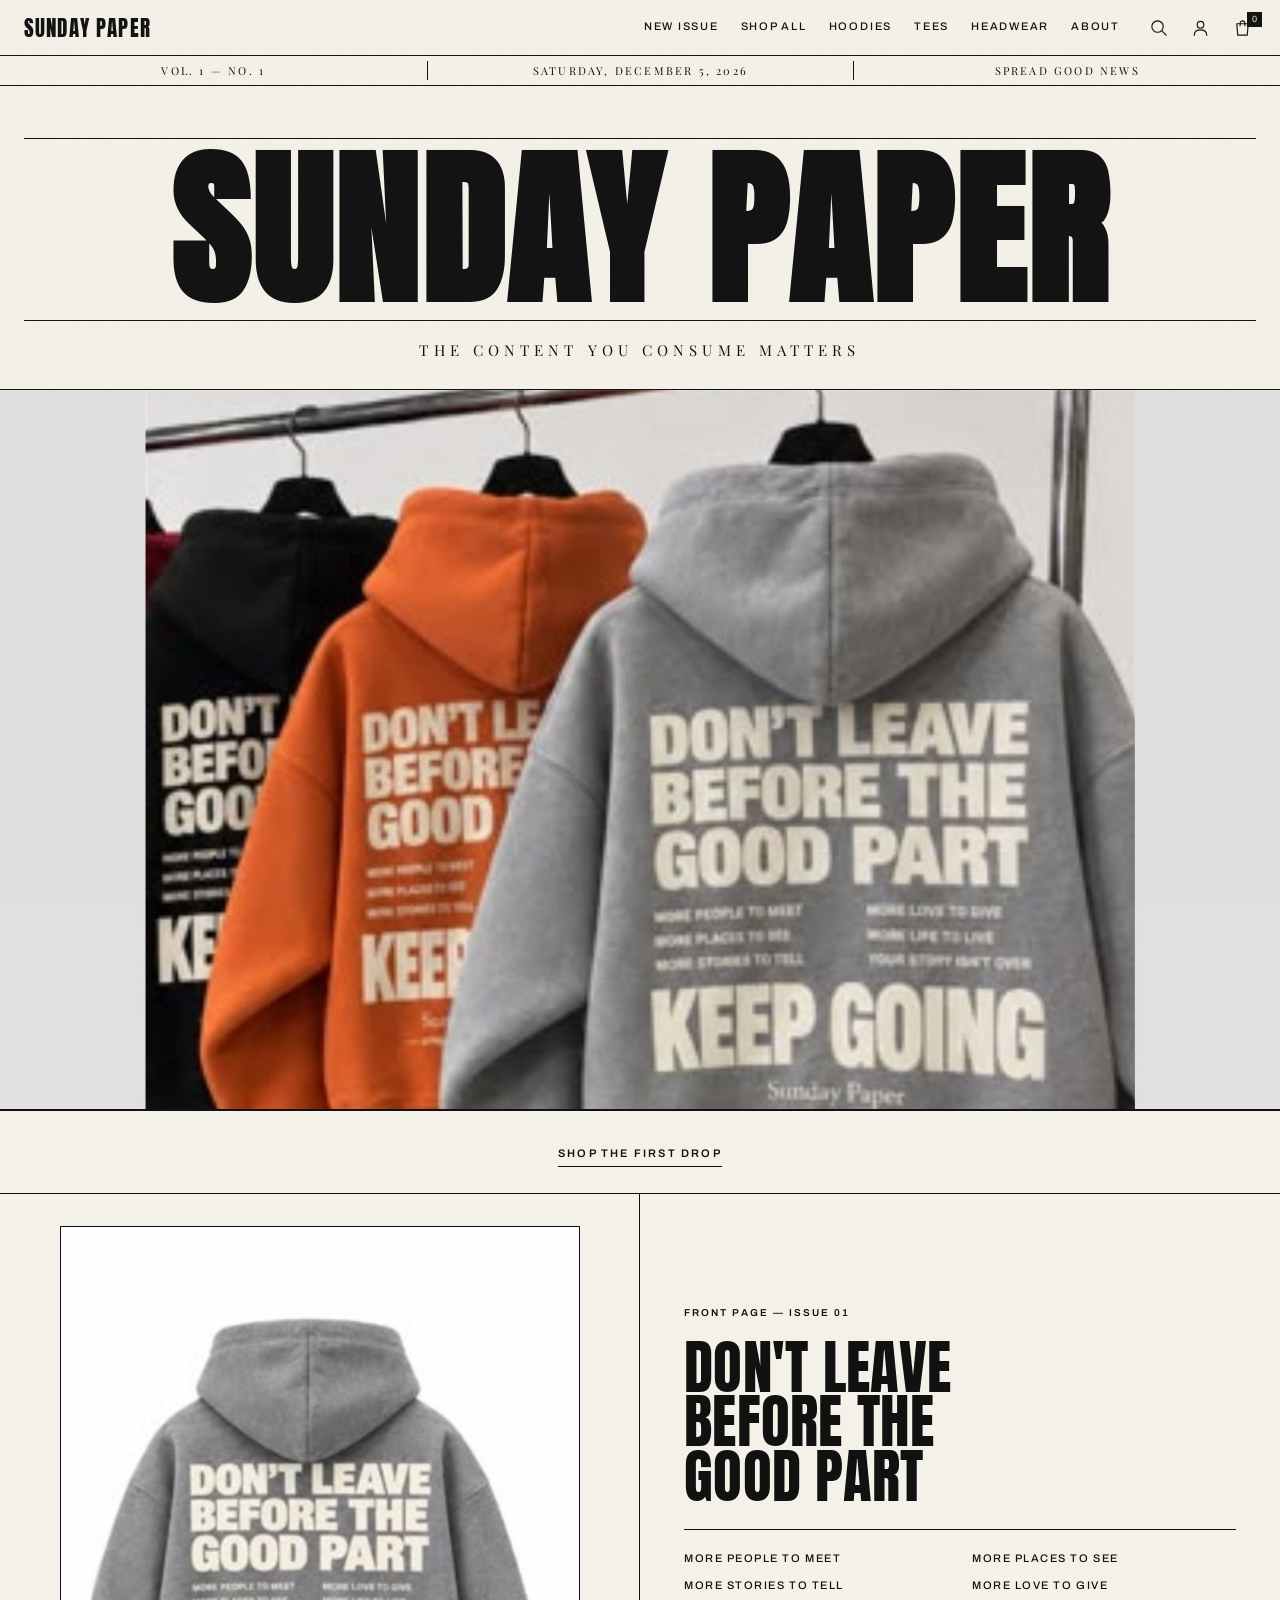
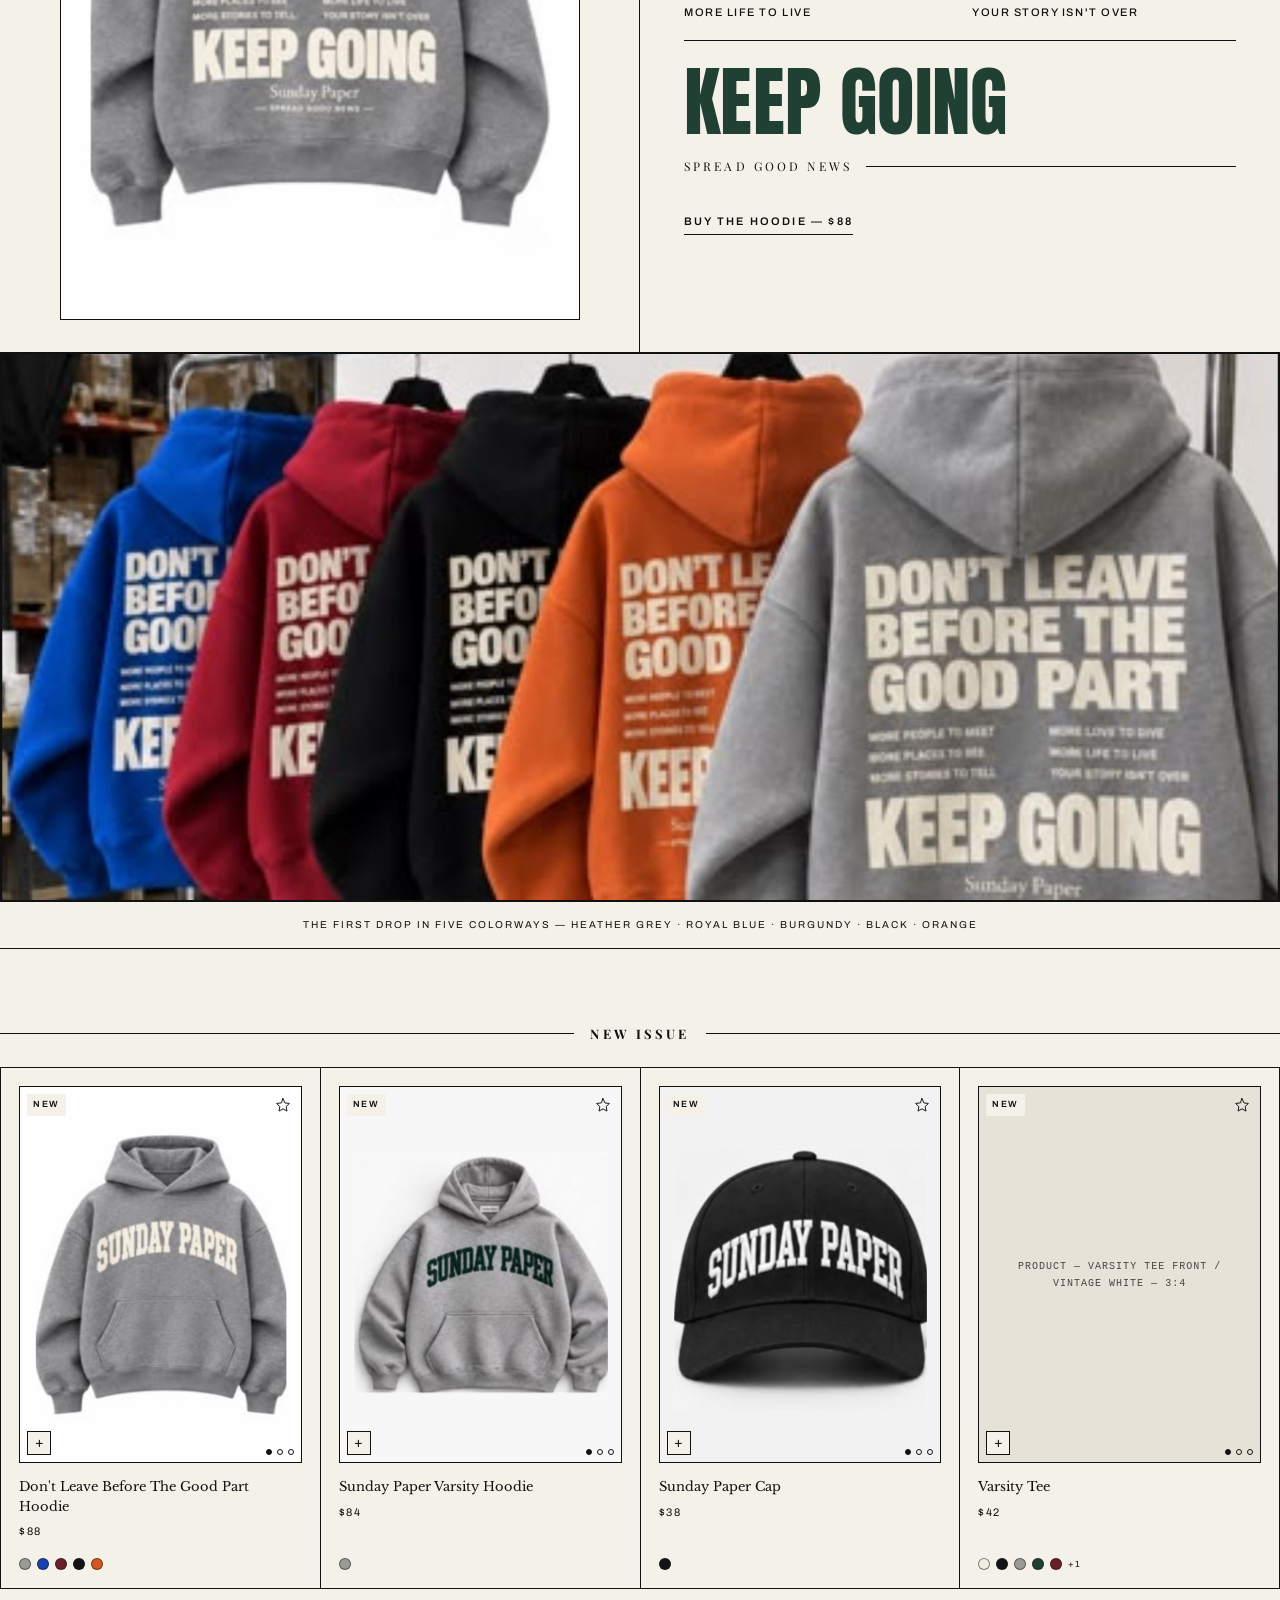
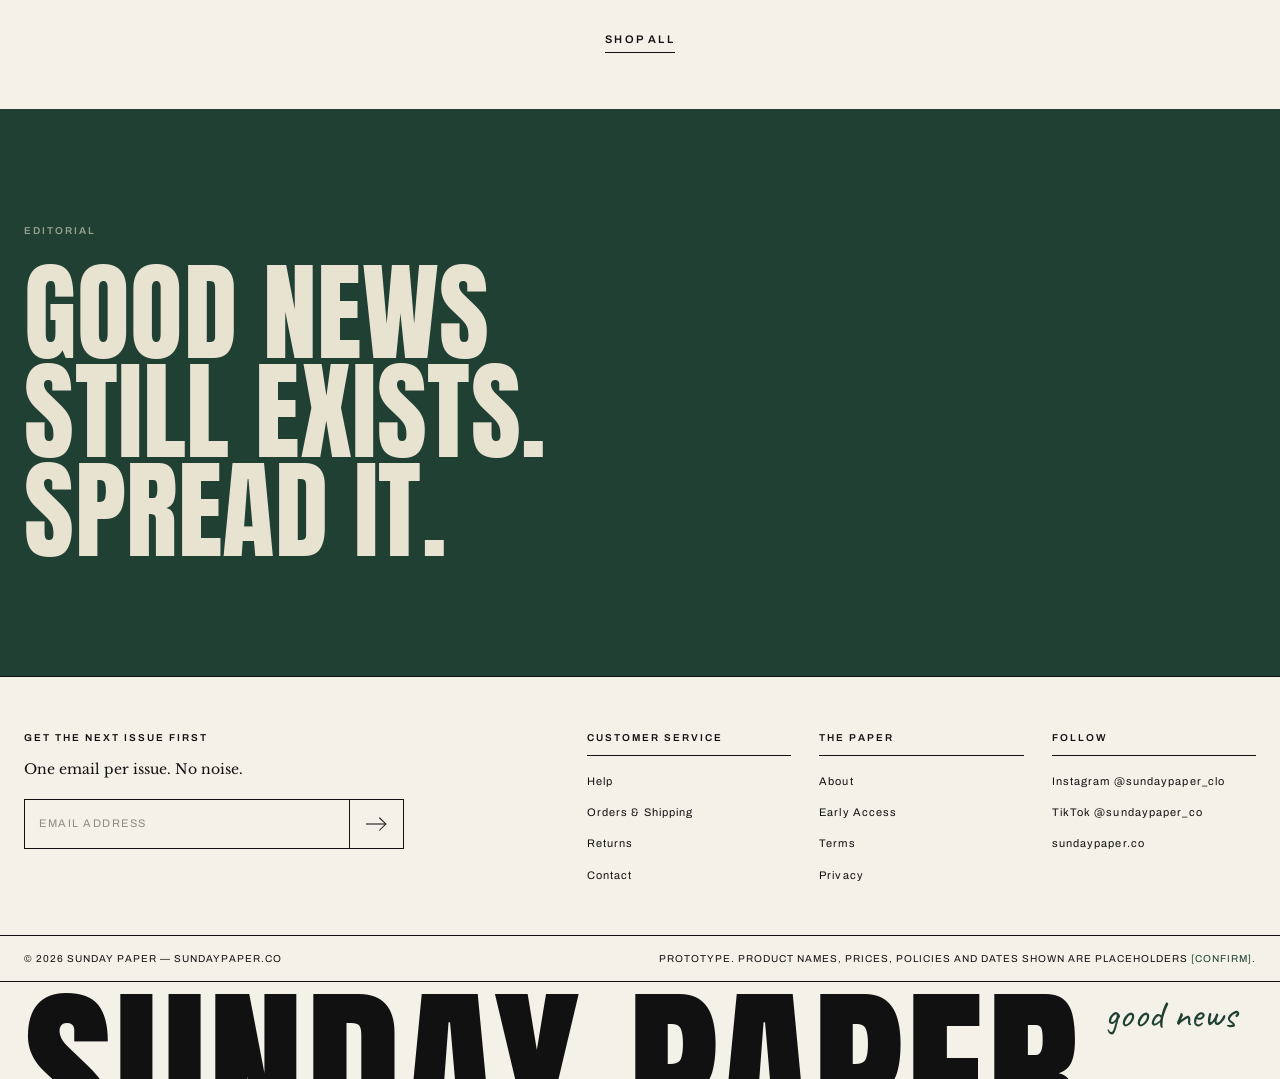
==== index.html @ 2617ee7b "Preview build: site files only (no lead notes, no brief, no source originals)" ====
<!DOCTYPE html>
<html lang="en">
<head>
<meta charset="utf-8">
<meta name="viewport" content="width=device-width, initial-scale=1">
<title>Sunday Paper — The content you consume matters</title>
<meta name="description" content="Sunday Paper. A clothing label that prints good news. The content you consume matters.">
<meta name="robots" content="noindex, nofollow">
<link rel="preconnect" href="https://fonts.googleapis.com">
<link rel="preconnect" href="https://fonts.gstatic.com" crossorigin>
<link href="https://fonts.googleapis.com/css2?family=Anton&family=Archivo:wght@400;500;600&family=Caveat:wght@400;500&family=Libre+Baskerville:ital,wght@0,400;0,700;1,400&family=Playfair+Display:ital,wght@0,400;0,700;0,900;1,400&display=swap" rel="stylesheet">
<link rel="stylesheet" href="styles.css">
</head>
<body data-page="store">

<a class="skip-link" href="#view">Skip to content</a>

<!-- ============================ HEADER ============================ -->
<header class="bar" id="siteHeader">
  <div class="bar__inner">
    <a class="lockup" href="#/" aria-label="Sunday Paper — front page">
      <!-- Fixed-height lockup: swap this span for <img src="assets/logo.svg" alt="Sunday Paper"> -->
      <span class="lockup__type">Sunday Paper</span>
    </a>

    <nav class="nav" id="primaryNav" aria-label="Primary">
      <a href="#/shop/new">New Issue</a>
      <a href="#/shop">Shop All</a>
      <a href="#/shop/hoodies">Hoodies</a>
      <a href="#/shop/tees">Tees</a>
      <a href="#/shop/headwear">Headwear</a>
      <a href="#/about">About</a>
    </nav>

    <div class="utility">
      <button class="icon-btn" id="searchToggle" aria-label="Search" aria-expanded="false">
        <svg viewBox="0 0 20 20" aria-hidden="true"><circle cx="9" cy="9" r="6"></circle><line x1="13.5" y1="13.5" x2="18" y2="18"></line></svg>
      </button>
      <button class="icon-btn" id="accountToggle" aria-label="Account" aria-expanded="false">
        <svg viewBox="0 0 20 20" aria-hidden="true"><circle cx="10" cy="7" r="3.5"></circle><path d="M3.5 18c0-3.6 2.9-5.5 6.5-5.5s6.5 1.9 6.5 5.5"></path></svg>
      </button>
      <button class="icon-btn icon-btn--cart" id="cartToggle" aria-label="Bag" aria-expanded="false">
        <svg viewBox="0 0 20 20" aria-hidden="true"><path d="M4 6h12l-1 12H5L4 6z"></path><path d="M7.5 8V5.5a2.5 2.5 0 0 1 5 0V8"></path></svg>
        <span class="cart-count" id="cartCount" aria-hidden="true">0</span>
      </button>
      <button class="icon-btn icon-btn--menu" id="menuToggle" aria-label="Menu" aria-expanded="false">
        <svg viewBox="0 0 20 20" aria-hidden="true"><line x1="2" y1="6" x2="18" y2="6"></line><line x1="2" y1="14" x2="18" y2="14"></line></svg>
      </button>
    </div>
  </div>
</header>

<!-- ============================ DATELINE ============================ -->
<div class="dateline" id="dateline">
  <span class="dateline__cell">Vol. 1 — No. 1</span>
  <span class="dateline__cell" id="datelineDate">&nbsp;</span>
  <span class="dateline__cell">Spread Good News</span>
</div>

<!-- mobile nav panel -->
<nav class="mobile-nav" id="mobileNav" aria-label="Mobile" hidden>
  <a href="#/shop/new">New Issue</a>
  <a href="#/shop">Shop All</a>
  <a href="#/shop/hoodies">Hoodies</a>
  <a href="#/shop/tees">Tees</a>
  <a href="#/shop/headwear">Headwear</a>
  <a href="#/about">About</a>
  <a href="locked.html">Early Access</a>
</nav>

<!-- ============================ VIEW ============================ -->
<main id="view" tabindex="-1"></main>

<!-- ============================ FOOTER ============================ -->
<footer class="footer">
  <div class="footer__top">
    <div class="footer__signup">
      <p class="kicker">Get the next issue first</p>
      <p class="footer__note">One email per issue. No noise.</p>
      <form class="inline-form" id="newsletterForm" novalidate>
        <label class="visually-hidden" for="newsletterEmail">Email address</label>
        <input type="email" id="newsletterEmail" name="email" placeholder="EMAIL ADDRESS" autocomplete="email" required>
        <button type="submit" aria-label="Subscribe">
          <svg viewBox="0 0 24 16" aria-hidden="true"><line x1="0" y1="8" x2="22" y2="8"></line><polyline points="15,1 22,8 15,15"></polyline></svg>
        </button>
      </form>
      <p class="form-msg" id="newsletterMsg" role="status"></p>
    </div>

    <div class="footer__cols">
      <div class="footer__col">
        <p class="kicker">Customer Service</p>
        <a href="#/info/help">Help</a>
        <a href="#/info/shipping">Orders &amp; Shipping</a>
        <a href="#/info/returns">Returns</a>
        <a href="#/info/contact">Contact</a>
      </div>
      <div class="footer__col">
        <p class="kicker">The Paper</p>
        <a href="#/about">About</a>
        <a href="locked.html">Early Access</a>
        <a href="#/info/terms">Terms</a>
        <a href="#/info/privacy">Privacy</a>
      </div>
      <div class="footer__col">
        <p class="kicker">Follow</p>
        <a href="https://instagram.com/sundaypaper_clo" target="_blank" rel="noopener">Instagram @sundaypaper_clo</a>
        <a href="https://tiktok.com/@sundaypaper_co" target="_blank" rel="noopener">TikTok @sundaypaper_co</a>
        <a href="#/info/contact">sundaypaper.co</a>
      </div>
    </div>
  </div>

  <div class="footer__legal">
    <span>© <span id="yearNow">2026</span> Sunday Paper — sundaypaper.co</span>
    <span>Prototype. Product names, prices, policies and dates shown are placeholders <em>[confirm]</em>.</span>
  </div>

  <div class="footer__mark" aria-hidden="true">
    <span class="footer__wordmark">Sunday Paper</span>
    <span class="script footer__script">good news</span>
  </div>
</footer>

<!-- ============================ CART DRAWER ============================ -->
<aside class="drawer" id="cartDrawer" aria-label="Bag" aria-hidden="true">
  <div class="drawer__head">
    <p class="kicker">Your Bag (<span id="drawerCount">0</span>)</p>
    <button class="text-btn" id="cartClose" aria-label="Close bag">Close</button>
  </div>
  <div class="drawer__body" id="cartItems"></div>
  <div class="drawer__foot">
    <div class="drawer__row"><span class="label">Subtotal</span><span class="label" id="cartSubtotal">$0</span></div>
    <p class="drawer__note">Shipping and tax calculated at checkout. Free shipping over $100 <em>[confirm]</em>.</p>
    <button class="btn btn--solid" id="checkoutBtn">Checkout</button>
    <p class="script drawer__script">good news</p>
  </div>
</aside>

<!-- ============================ SEARCH ============================ -->
<div class="overlay" id="searchOverlay" aria-hidden="true">
  <div class="overlay__inner">
    <div class="overlay__head">
      <p class="kicker">Search the archive</p>
      <button class="text-btn" id="searchClose" aria-label="Close search">Close</button>
    </div>
    <label class="visually-hidden" for="searchInput">Search products</label>
    <input type="search" id="searchInput" placeholder="WHAT ARE YOU LOOKING FOR?" autocomplete="off">
    <div id="searchResults" class="search-results"></div>
  </div>
</div>

<!-- ============================ ACCOUNT ============================ -->
<div class="overlay overlay--narrow" id="accountPanel" aria-hidden="true">
  <div class="overlay__inner">
    <div class="overlay__head">
      <p class="kicker">Account</p>
      <button class="text-btn" id="accountClose" aria-label="Close account">Close</button>
    </div>
    <p class="overlay__note" style="margin:0 0 14px">No password. Enter your email and a six-digit code is sent to you.</p>
    <form id="accountForm" class="stack-form" novalidate>
      <label class="visually-hidden" for="accountEmail">Email address</label>
      <input type="email" id="accountEmail" placeholder="EMAIL ADDRESS" autocomplete="email" required>
      <button class="btn btn--solid" type="submit">Email me a code</button>
    </form>
    <p class="form-msg" id="accountMsg" role="status"></p>
    <p class="overlay__note">You do not need an account to order — checkout works as a guest. Accounts are for order history and returns. <em>[confirm: handled by the store platform at launch]</em></p>
  </div>
</div>

<div class="scrim" id="scrim" hidden></div>

<script src="script.js"></script>
</body>
</html>
---- styles.css ----
/* ============================================================
   SUNDAY PAPER — storefront prototype
   Newsprint ground, hairline rules, no gradients / shadows / radii.
   ============================================================ */

/* ---------- tokens ---------- */
:root{
  --paper:#f4f1e8;
  --ink:#111111;
  --cream:#e8e2d0;
  --grey:#9a9a97;
  --forest:#1f4033;
  --slot:#e6e2d8;

  --rule:1px solid var(--ink);
  --rule-soft:1px solid rgba(17,17,17,.22);

  --font-block:'Anton','Haettenschweiler','Arial Narrow',Impact,sans-serif;
  --font-news:'Playfair Display','Times New Roman',serif;
  --font-body:'Libre Baskerville','Georgia',serif;
  --font-label:'Archivo','Helvetica Neue',Arial,sans-serif;
  --font-script:'Caveat','Segoe Script',cursive;
  --font-mono:ui-monospace,'SFMono-Regular',Menlo,Consolas,'Courier New',monospace;

  --header-h:56px;
  --dateline-h:30px;
  --gut:24px;
  --maxw:1360px;
  --fade:140ms linear;
}

/* ---------- reset ---------- */
*,*::before,*::after{box-sizing:border-box}
html{-webkit-text-size-adjust:100%}
body{
  margin:0;
  background:var(--paper);
  color:var(--ink);
  font-family:var(--font-body);
  font-size:16px;
  line-height:1.75;
  -webkit-font-smoothing:antialiased;
}
img{max-width:100%;display:block}
button{font:inherit;color:inherit;background:none;border:0;padding:0;cursor:pointer}
input{font:inherit;color:inherit}
a{color:inherit;text-decoration:none}
h1,h2,h3,h4,p,figure,ul,ol{margin:0}
ul{list-style:none;padding:0}
svg{fill:none;stroke:currentColor;stroke-width:1.2;stroke-linecap:square}

/* paper grain — stays under 4% */
body::after{
  content:"";position:fixed;inset:0;z-index:60;pointer-events:none;opacity:.035;
  background-image:url("data:image/svg+xml,%3Csvg xmlns='http://www.w3.org/2000/svg' width='160' height='160'%3E%3Cfilter id='n'%3E%3CfeTurbulence type='fractalNoise' baseFrequency='.85' numOctaves='3'/%3E%3C/filter%3E%3Crect width='160' height='160' filter='url(%23n)'/%3E%3C/svg%3E");
}

::selection{background:var(--ink);color:var(--cream)}
:focus-visible{outline:2px solid var(--forest);outline-offset:2px}

.visually-hidden{position:absolute;width:1px;height:1px;overflow:hidden;clip:rect(0 0 0 0);white-space:nowrap}
.skip-link{position:absolute;left:-9999px;top:0;background:var(--ink);color:var(--cream);padding:10px 16px;z-index:100}
.skip-link:focus{left:0}

/* ---------- type utilities ---------- */
.kicker{
  font-family:var(--font-label);font-size:10px;font-weight:600;
  letter-spacing:.2em;text-transform:uppercase;line-height:1.4;margin:0;
}
.label{
  font-family:var(--font-label);font-size:11px;font-weight:500;
  letter-spacing:.14em;text-transform:uppercase;line-height:1.5;
}
.script{font-family:var(--font-script);font-size:26px;line-height:1;letter-spacing:.01em}
.block-head{
  font-family:var(--font-block);font-weight:400;text-transform:uppercase;
  line-height:.92;letter-spacing:.005em;
}
.news-head{
  font-family:var(--font-news);font-weight:900;text-transform:uppercase;
  line-height:1.02;letter-spacing:-.01em;
}
.dateline-text{
  font-family:var(--font-news);font-size:12px;letter-spacing:.14em;
  text-transform:uppercase;font-style:italic;
}
.measure{max-width:65ch}

/* ---------- shell ---------- */
.wrap{max-width:var(--maxw);margin:0 auto;padding:0 var(--gut)}
.rule-top{border-top:var(--rule)}
.section{padding:56px 0}

/* section front: rule, small caps label, rule */
.section-front{display:flex;align-items:center;gap:16px;padding:18px 0 22px}
.section-front::before,.section-front::after{content:"";flex:1;height:1px;background:var(--ink)}
.section-front span{
  font-family:var(--font-news);font-size:13px;letter-spacing:.24em;
  text-transform:uppercase;font-weight:700;white-space:nowrap;
}

/* ---------- header ---------- */
.bar{
  position:sticky;top:0;z-index:50;background:var(--paper);
  border-bottom:var(--rule);height:var(--header-h);
}
.bar__inner{
  max-width:var(--maxw);margin:0 auto;padding:0 var(--gut);height:100%;
  display:flex;align-items:center;justify-content:space-between;gap:24px;
}
.lockup{display:flex;align-items:center;height:22px;flex:0 0 auto}
.lockup__type{
  font-family:var(--font-block);font-size:21px;line-height:22px;
  text-transform:uppercase;letter-spacing:.055em;white-space:nowrap;
}
.nav{display:flex;gap:22px;margin-left:auto}
.nav a{
  font-family:var(--font-label);font-size:11px;font-weight:500;letter-spacing:.16em;
  text-transform:uppercase;padding:4px 0;border-bottom:1px solid transparent;
  transition:color var(--fade),border-color var(--fade);
}
.nav a:hover,.nav a.is-active{color:var(--forest);border-bottom-color:var(--forest)}
.utility{display:flex;align-items:center;gap:14px}
.icon-btn{width:28px;height:28px;display:grid;place-items:center;position:relative;transition:color var(--fade)}
.icon-btn:hover{color:var(--forest)}
.icon-btn svg{width:19px;height:19px}
.icon-btn--menu{display:none}
.cart-count{
  position:absolute;top:-2px;right:-6px;min-width:15px;height:15px;padding:0 3px;
  background:var(--ink);color:var(--cream);font-family:var(--font-label);
  font-size:9px;letter-spacing:.04em;display:grid;place-items:center;
}

/* ---------- dateline ---------- */
.dateline{
  position:sticky;top:var(--header-h);z-index:49;background:var(--paper);
  border-bottom:var(--rule);height:var(--dateline-h);
  display:grid;grid-template-columns:1fr 1fr 1fr;align-items:center;
}
.dateline__cell{
  font-family:var(--font-news);font-size:11px;letter-spacing:.2em;
  text-transform:uppercase;text-align:center;font-variant:small-caps;
  padding:0 8px;overflow:hidden;white-space:nowrap;text-overflow:ellipsis;
}
.dateline__cell + .dateline__cell{border-left:var(--rule)}

/* ---------- mobile nav ---------- */
.mobile-nav{
  position:fixed;top:calc(var(--header-h) + var(--dateline-h));left:0;right:0;z-index:48;
  background:var(--paper);border-bottom:var(--rule);padding:8px var(--gut) 20px;
}
.mobile-nav a{
  display:block;padding:12px 0;border-bottom:var(--rule-soft);
  font-family:var(--font-label);font-size:13px;letter-spacing:.16em;text-transform:uppercase;
}

/* ---------- image placeholders ---------- */
.image-slot{
  position:relative;width:100%;background:var(--slot);
  aspect-ratio:var(--ratio,3 / 4);display:flex;align-items:center;justify-content:center;
  overflow:hidden;
}
.image-slot::after{content:"";position:absolute;inset:0;border:var(--rule);pointer-events:none}
.image-slot__cap{
  font-family:var(--font-mono);font-size:10px;letter-spacing:.1em;text-transform:uppercase;
  text-align:center;line-height:1.7;padding:0 14px;max-width:92%;color:rgba(17,17,17,.75);
}
.image-slot img{width:100%;height:100%;object-fit:cover}

/* ---------- buttons & links ---------- */
.btn{
  display:block;width:100%;text-align:center;padding:16px 20px;border:var(--rule);
  font-family:var(--font-label);font-size:11px;font-weight:600;letter-spacing:.2em;
  text-transform:uppercase;transition:background var(--fade),color var(--fade);
}
.btn--solid{background:var(--ink);color:var(--cream);border-color:var(--ink)}
.btn--solid:hover{background:var(--forest);border-color:var(--forest)}
.btn--ghost:hover{background:var(--ink);color:var(--cream)}
.btn[disabled]{opacity:.45;cursor:not-allowed}
.text-link{
  font-family:var(--font-label);font-size:11px;font-weight:600;letter-spacing:.2em;
  text-transform:uppercase;border-bottom:var(--rule);padding-bottom:3px;display:inline-block;
  transition:color var(--fade),border-color var(--fade);
}
.text-link:hover{color:var(--forest);border-bottom-color:var(--forest)}
.text-btn{
  font-family:var(--font-label);font-size:10px;font-weight:600;letter-spacing:.18em;
  text-transform:uppercase;border-bottom:var(--rule);padding-bottom:2px;
}
.text-btn:hover{color:var(--forest);border-bottom-color:var(--forest)}

/* ---------- forms ---------- */
input[type=email],input[type=text],input[type=tel],input[type=password],input[type=search]{
  width:100%;padding:14px 14px;background:transparent;border:var(--rule);border-radius:0;
  font-family:var(--font-label);font-size:11px;letter-spacing:.14em;text-transform:uppercase;
}
input::placeholder{color:rgba(17,17,17,.45)}
input.is-error{border-color:#8a2318;color:#8a2318}
.stack-form{display:grid;gap:10px}
.inline-form{display:flex;border:var(--rule);max-width:380px}
.inline-form input{border:0;flex:1}
.inline-form button{
  width:54px;display:grid;place-items:center;border-left:var(--rule);
  transition:background var(--fade),color var(--fade);
}
.inline-form button:hover{background:var(--ink);color:var(--cream)}
.inline-form button svg{width:22px;height:14px}
.form-msg{
  min-height:24px;margin-top:10px;font-family:var(--font-label);font-size:11px;
  letter-spacing:.12em;text-transform:uppercase;
}
.form-msg--err{color:#8a2318}
.form-msg--ok{display:flex;align-items:baseline;gap:10px;text-transform:none;letter-spacing:0;font-family:var(--font-body);font-size:14px}
.form-msg--ok .script{font-size:28px;color:var(--forest)}

/* ============================================================
   HOME
   ============================================================ */
.masthead{padding:52px 0 26px;text-align:center;border-bottom:var(--rule)}
.masthead__rule{height:1px;background:var(--ink);margin:0 auto}
.masthead__word{
  font-family:var(--font-block);font-size:clamp(46px,13.2vw,188px);line-height:.88;
  text-transform:uppercase;letter-spacing:.015em;padding:18px 0 14px;white-space:nowrap;
}
.masthead__tag{
  font-family:var(--font-news);font-size:clamp(11px,1.5vw,15px);letter-spacing:.34em;
  text-transform:uppercase;font-variant:small-caps;padding-top:16px;
}
.campaign{border-bottom:var(--rule)}
.campaign .image-slot::after{border-left:0;border-right:0;border-top:0}
.campaign__link{text-align:center;padding:26px 0;border-bottom:var(--rule)}

/* lead story */
.lead{display:grid;grid-template-columns:minmax(0,1fr) minmax(0,1fr);border-bottom:var(--rule)}
.lead__media{border-right:var(--rule);padding:32px;display:flex;align-items:center;justify-content:center}
.lead__media .image-slot{max-width:520px}
.lead__body{padding:40px 44px 44px;display:flex;flex-direction:column;justify-content:center}
.lead__kicker{margin-bottom:20px}
.lead__head{font-size:clamp(34px,4.6vw,66px);margin-bottom:26px}
.lead__list{
  display:grid;grid-template-columns:1fr 1fr;gap:6px 24px;
  border-top:var(--rule);border-bottom:var(--rule);padding:18px 0;margin-bottom:26px;
}
.lead__list li{
  font-family:var(--font-label);font-size:11px;font-weight:500;letter-spacing:.14em;
  text-transform:uppercase;line-height:1.9;
}
.lead__keep{font-size:clamp(40px,6vw,84px);color:var(--forest);margin-bottom:18px}
.lead__signoff{
  display:flex;align-items:center;gap:14px;
  font-family:var(--font-news);font-size:12px;letter-spacing:.26em;text-transform:uppercase;
  padding-bottom:28px;
}
.lead__signoff::after{content:"";flex:1;height:1px;background:var(--ink)}

/* colorway rack */
.rack{border-bottom:var(--rule);padding:0}
.rack__cap{
  text-align:center;padding:14px 16px;border-top:var(--rule);
  font-family:var(--font-label);font-size:10px;letter-spacing:.2em;text-transform:uppercase;
}

/* editorial band */
.editorial{background:var(--forest);color:var(--cream);padding:clamp(56px,9vw,120px) 0}
.editorial__inner{max-width:var(--maxw);margin:0 auto;padding:0 var(--gut)}
.editorial__kicker{opacity:.6;margin-bottom:26px}
.editorial__head{font-size:clamp(40px,8.4vw,132px)}

/* ============================================================
   PRODUCT GRID
   ============================================================ */
.filter-bar{
  position:sticky;top:calc(var(--header-h) + var(--dateline-h));z-index:45;
  background:var(--paper);border-bottom:var(--rule);
}
.filter-bar__inner{
  max-width:var(--maxw);margin:0 auto;padding:12px var(--gut);
  display:flex;align-items:center;gap:22px;
}
.filter-bar__count{margin-left:auto}
.dropdown{position:relative}
.dropdown__btn{
  font-family:var(--font-label);font-size:11px;font-weight:600;letter-spacing:.18em;
  text-transform:uppercase;display:flex;align-items:center;gap:8px;
}
.dropdown__btn:hover{color:var(--forest)}
.dropdown__btn svg{width:9px;height:9px}
.dropdown__panel{
  position:absolute;top:calc(100% + 12px);left:0;min-width:230px;background:var(--paper);
  border:var(--rule);padding:16px;z-index:46;
}
.dropdown__panel[hidden]{display:none}
.dropdown__group + .dropdown__group{margin-top:16px;padding-top:16px;border-top:var(--rule-soft)}
.dropdown__opt{
  display:flex;align-items:center;gap:10px;padding:5px 0;width:100%;text-align:left;
  font-family:var(--font-label);font-size:11px;letter-spacing:.12em;text-transform:uppercase;
}
.dropdown__opt:hover{color:var(--forest)}
.dropdown__box{width:11px;height:11px;border:var(--rule);flex:0 0 auto}
.dropdown__opt[aria-checked=true] .dropdown__box{background:var(--ink)}
.dropdown__clear{margin-top:14px;padding-top:14px;border-top:var(--rule-soft)}

.grid{
  display:grid;grid-template-columns:repeat(4,minmax(0,1fr));
  border-top:var(--rule);border-left:var(--rule);
}
.grid--4{grid-template-columns:repeat(4,minmax(0,1fr))}
.tile{
  border-right:var(--rule);border-bottom:var(--rule);padding:18px;
  display:flex;flex-direction:column;min-width:0;
}
.tile__media{position:relative;margin-bottom:14px}
.tile__media .image-slot{aspect-ratio:3 / 4}
.tile__flag{
  position:absolute;top:8px;left:8px;z-index:2;background:var(--paper);padding:3px 6px;
  font-family:var(--font-label);font-size:9px;font-weight:600;letter-spacing:.18em;text-transform:uppercase;
}
.tile__flag--sale{background:var(--forest);color:var(--cream)}
.tile__star{position:absolute;top:8px;right:8px;z-index:2;width:22px;height:22px;display:grid;place-items:center}
.tile__star svg{width:16px;height:16px;fill:none;transition:fill var(--fade)}
.tile__star[aria-pressed=true] svg{fill:var(--ink)}
.tile__add{
  position:absolute;left:8px;bottom:8px;z-index:2;width:24px;height:24px;
  border:var(--rule);background:var(--paper);display:grid;place-items:center;
  font-family:var(--font-label);font-size:14px;line-height:1;
  transition:background var(--fade),color var(--fade);
}
.tile__add:hover{background:var(--ink);color:var(--cream)}
.tile__dots{position:absolute;right:8px;bottom:8px;z-index:2;display:flex;gap:5px}
.tile__dot{width:6px;height:6px;border-radius:50%;border:1px solid var(--ink);background:transparent;padding:0}
.tile__dot.is-on{background:var(--ink)}
.tile--filler{padding:0}
.tile__name{
  display:block;font-family:var(--font-body);font-size:13px;line-height:1.5;margin-bottom:6px;
}
.tile__name:hover{color:var(--forest)}
.tile__price{font-family:var(--font-label);font-size:11px;letter-spacing:.14em;margin-bottom:10px}
.tile__swatches{display:flex;gap:6px;align-items:center;margin-top:auto;padding-top:6px}
.swatch{
  width:12px;height:12px;border-radius:50%;border:1px solid rgba(17,17,17,.5);display:block;padding:0;
}
.swatch--more{
  width:auto;height:12px;border:0;border-radius:0;font-family:var(--font-label);
  font-size:9px;letter-spacing:.08em;line-height:12px;
}
.grid-empty{padding:60px var(--gut);text-align:center}

.collection-head{padding:38px 0 6px}
.collection-head h1{font-size:clamp(32px,5vw,58px)}
.collection-head p{margin-top:12px;font-size:15px}

/* ============================================================
   PRODUCT DETAIL
   ============================================================ */
.pdp{display:grid;grid-template-columns:minmax(0,1.1fr) minmax(0,1fr);border-top:var(--rule)}
.pdp__media{border-right:var(--rule);padding:24px}
.pdp__media .image-slot{max-width:640px;margin-inline:auto}
.pdp__media > * + *{margin-top:24px}
.pdp__panel-wrap{padding:36px 40px 48px}
.pdp__panel{position:sticky;top:calc(var(--header-h) + var(--dateline-h) + 28px)}
.pdp__kicker{margin-bottom:16px}
.pdp__name{font-family:var(--font-news);font-size:clamp(26px,2.6vw,38px);font-weight:700;line-height:1.12}
.pdp__price{font-family:var(--font-label);font-size:13px;letter-spacing:.16em;margin:14px 0 26px}
.pdp__block{margin-bottom:24px}
.pdp__block-label{display:flex;justify-content:space-between;align-items:baseline;margin-bottom:12px}
.pdp__swatches{display:flex;gap:10px;flex-wrap:wrap}
.pdp__swatch{width:22px;height:22px;border-radius:50%;border:1px solid rgba(17,17,17,.45);padding:0;position:relative}
.pdp__swatch[aria-pressed=true]{box-shadow:0 0 0 1px var(--paper) inset,0 0 0 2px var(--ink)}
.pdp__sizes{display:grid;grid-template-columns:repeat(6,1fr);gap:8px}
.pdp__sizes--single{grid-template-columns:1fr}
.pdp__size{
  border:var(--rule);padding:12px 0;font-family:var(--font-label);font-size:11px;
  letter-spacing:.12em;text-transform:uppercase;transition:background var(--fade),color var(--fade);
}
.pdp__size:hover{background:var(--ink);color:var(--cream)}
.pdp__size[aria-pressed=true]{background:var(--ink);color:var(--cream)}
.pdp__size[disabled]{
  text-decoration:line-through;color:rgba(17,17,17,.35);border-color:rgba(17,17,17,.25);
  cursor:not-allowed;background:none;
}
.pdp__size[disabled]:hover{background:none;color:rgba(17,17,17,.35)}
.pdp__note{font-family:var(--font-label);font-size:10px;letter-spacing:.12em;text-transform:uppercase;margin-top:12px;color:rgba(17,17,17,.6)}
.acc{border-top:var(--rule);margin-top:34px}
.acc__item{border-bottom:var(--rule)}
.acc__btn{
  width:100%;display:flex;justify-content:space-between;align-items:center;gap:16px;
  padding:16px 0;font-family:var(--font-label);font-size:11px;font-weight:600;
  letter-spacing:.18em;text-transform:uppercase;text-align:left;
}
.acc__sign{font-size:15px;line-height:1}
.acc__body{padding:0 0 18px;font-size:14px;line-height:1.8;max-width:56ch}
.acc__body[hidden]{display:none}
.pdp__also{padding-top:8px}

/* ============================================================
   ABOUT + INFO
   ============================================================ */
.opinion{max-width:920px;margin:0 auto;padding:48px var(--gut) 80px}
.opinion__head{font-size:clamp(40px,6.4vw,86px);margin:18px 0 20px}
.opinion__dateline{
  border-top:var(--rule);border-bottom:var(--rule);padding:12px 0;margin-bottom:34px;
  display:flex;flex-wrap:wrap;gap:6px 22px;
}
.opinion__cols{columns:2;column-gap:44px;column-rule:var(--rule-soft);font-size:15px;line-height:1.85}
.opinion__cols p{margin-bottom:18px;break-inside:avoid-column}
.opinion__cols p:first-child::first-letter{
  font-family:var(--font-news);font-size:58px;line-height:.82;float:left;padding:6px 10px 0 0;font-weight:700;
}
.pullquote{
  border-top:var(--rule);border-bottom:var(--rule);padding:22px 0;margin:30px 0;
  font-family:var(--font-news);font-size:clamp(22px,3vw,34px);line-height:1.22;
  font-style:italic;text-align:center;break-inside:avoid;
}
.opinion figure{margin:36px 0;max-width:460px}
.opinion figcaption{
  font-family:var(--font-label);font-size:10px;letter-spacing:.16em;text-transform:uppercase;
  padding-top:10px;border-top:var(--rule-soft);margin-top:10px;
}
.info{max-width:760px;margin:0 auto;padding:48px var(--gut) 90px}
.info h1{font-family:var(--font-news);font-weight:900;font-size:clamp(28px,4vw,44px);text-transform:uppercase;line-height:1.05;margin:14px 0 24px}
.info h2{font-family:var(--font-label);font-size:11px;font-weight:600;letter-spacing:.18em;text-transform:uppercase;margin:30px 0 10px}
.info p{margin-bottom:16px;font-size:15px;max-width:65ch}
.info hr{border:0;border-top:var(--rule);margin:26px 0}

/* ============================================================
   FOOTER
   ============================================================ */
.footer{border-top:var(--rule);margin-top:0}
.footer__top{
  max-width:var(--maxw);margin:0 auto;padding:54px var(--gut) 44px;
  display:grid;grid-template-columns:minmax(0,1fr) minmax(0,1.3fr);gap:48px;
}
.footer__note{font-size:14px;margin:12px 0 18px;max-width:34ch}
.footer__cols{display:grid;grid-template-columns:repeat(3,1fr);gap:28px}
.footer__col a{
  display:block;font-family:var(--font-label);font-size:11px;letter-spacing:.1em;
  padding:6px 0;transition:color var(--fade);
}
.footer__col .kicker{margin-bottom:10px;padding-bottom:10px;border-bottom:var(--rule)}
.footer__col a:hover{color:var(--forest)}
.footer__legal{
  max-width:var(--maxw);margin:0 auto;padding:14px var(--gut);border-top:var(--rule);
  display:flex;flex-wrap:wrap;gap:8px 24px;justify-content:space-between;
  font-family:var(--font-label);font-size:10px;letter-spacing:.1em;text-transform:uppercase;
}
.footer__legal em{font-style:normal;color:var(--forest)}
.footer__mark{
  border-top:var(--rule);overflow:hidden;position:relative;height:clamp(52px,7.6vw,108px);
  display:flex;align-items:flex-start;gap:24px;padding:0 var(--gut);
}
.footer__wordmark{
  font-family:var(--font-block);text-transform:uppercase;letter-spacing:.01em;
  font-size:clamp(66px,15vw,210px);line-height:1;white-space:nowrap;
}
.footer__script{color:var(--forest);font-size:clamp(22px,3vw,40px);padding-top:14px;white-space:nowrap}

/* ============================================================
   DRAWER / OVERLAYS
   ============================================================ */
.scrim{position:fixed;inset:0;background:rgba(17,17,17,.4);z-index:55;opacity:0;transition:opacity var(--fade)}
.scrim.is-open{opacity:1}
.drawer{
  position:fixed;top:0;right:0;bottom:0;width:min(420px,92vw);background:var(--paper);
  border-left:var(--rule);z-index:56;display:flex;flex-direction:column;
  transform:translateX(100%);transition:transform 160ms linear;visibility:hidden;
}
.drawer.is-open{transform:none;visibility:visible}
.drawer__head{display:flex;justify-content:space-between;align-items:center;padding:18px 22px;border-bottom:var(--rule)}
.drawer__body{flex:1;overflow-y:auto}
.drawer__empty{padding:40px 22px;font-size:14px}
.cart-item{display:grid;grid-template-columns:72px 1fr;gap:16px;padding:18px 22px;border-bottom:var(--rule)}
.cart-item .image-slot{aspect-ratio:3 / 4}
.cart-item .image-slot__cap{font-size:7px;letter-spacing:.06em;line-height:1.5}
.cart-item__name{font-size:13px;line-height:1.45}
.cart-item__meta{font-family:var(--font-label);font-size:10px;letter-spacing:.12em;text-transform:uppercase;margin:6px 0 10px;color:rgba(17,17,17,.7)}
.cart-item__row{display:flex;align-items:center;justify-content:space-between;gap:12px}
.qty{display:flex;border:var(--rule);width:max-content}
.qty button{width:26px;height:26px;display:grid;place-items:center;font-family:var(--font-label);font-size:13px;transition:background var(--fade),color var(--fade)}
.qty button:hover{background:var(--ink);color:var(--cream)}
.qty span{width:30px;display:grid;place-items:center;font-family:var(--font-label);font-size:11px;border-left:var(--rule);border-right:var(--rule)}
.cart-item__price{font-family:var(--font-label);font-size:11px;letter-spacing:.12em}
.cart-item__remove{font-family:var(--font-label);font-size:9px;letter-spacing:.14em;text-transform:uppercase;border-bottom:1px solid var(--ink);margin-top:10px;display:inline-block}
.drawer__foot{border-top:var(--rule);padding:18px 22px 22px}
.drawer__row{display:flex;justify-content:space-between;margin-bottom:10px}
.drawer__note{font-size:12px;line-height:1.6;margin-bottom:16px;color:rgba(17,17,17,.75)}
.drawer__note em{font-style:normal;color:var(--forest)}
.drawer__script{text-align:center;padding-top:14px;color:var(--forest)}

.overlay{
  position:fixed;top:0;left:0;right:0;z-index:57;background:var(--paper);border-bottom:var(--rule);
  transform:translateY(-100%);transition:transform 160ms linear;visibility:hidden;
}
.overlay.is-open{transform:none;visibility:visible}
.overlay__inner{max-width:var(--maxw);margin:0 auto;padding:22px var(--gut) 34px}
.overlay--narrow .overlay__inner{max-width:460px}
.overlay__head{display:flex;justify-content:space-between;align-items:center;margin-bottom:16px}
.overlay__note{font-size:12px;margin-top:14px;color:rgba(17,17,17,.75)}
.overlay__note em{font-style:normal;color:var(--forest)}
.search-results{margin-top:20px;max-height:46vh;overflow-y:auto;border-top:var(--rule-soft)}
.search-results a{
  display:flex;justify-content:space-between;gap:16px;padding:12px 0;border-bottom:var(--rule-soft);
  font-size:14px;transition:color var(--fade);
}
.search-results a:hover{color:var(--forest)}
.search-results .label{color:rgba(17,17,17,.7)}
.search-results__empty{padding:14px 0;font-size:14px}

/* ============================================================
   LOCKED DROP PAGE
   ============================================================ */
body[data-page=locked]{background:var(--paper)}
.locked{max-width:560px;margin:0 auto;border-left:var(--rule);border-right:var(--rule);min-height:100vh}
.locked__count{padding:22px 20px 18px;border-bottom:var(--rule);text-align:center}
.locked__count-label{margin-bottom:16px}
.countdown{display:grid;grid-template-columns:repeat(4,1fr)}
.countdown__unit{display:flex;flex-direction:column;align-items:center;gap:6px}
.countdown__unit + .countdown__unit{border-left:var(--rule-soft)}
.countdown__num{font-family:var(--font-block);font-size:clamp(34px,10vw,52px);line-height:1;font-variant-numeric:tabular-nums}
.countdown__lbl{font-family:var(--font-label);font-size:9px;font-weight:600;letter-spacing:.2em;text-transform:uppercase}
.locked__count-note{font-family:var(--font-label);font-size:9px;letter-spacing:.14em;text-transform:uppercase;margin-top:14px;color:rgba(17,17,17,.6)}
.locked__count-note em{font-style:normal;color:var(--forest)}
.locked__image{position:relative;border-bottom:var(--rule)}
.locked__image .image-slot::after{border-left:0;border-right:0;border-top:0}
.locked__login{
  position:absolute;left:0;right:0;bottom:0;text-align:center;padding:10px;
  font-family:var(--font-label);font-size:10px;letter-spacing:.16em;text-transform:uppercase;
  background:rgba(244,241,232,.9);
}
.locked__panel{padding:34px 20px 48px}
.locked__head{font-size:clamp(52px,16vw,88px);margin-bottom:18px}
.locked__copy{font-size:15px;line-height:1.7;margin-bottom:24px;max-width:42ch}
.locked__fine{font-size:11px;line-height:1.7;margin-top:16px;color:rgba(17,17,17,.7)}
.locked__fine em{font-style:normal;color:var(--forest)}
.locked__foot{display:flex;align-items:flex-end;gap:14px;margin-top:44px;padding-top:18px;border-top:var(--rule);overflow:hidden}
.locked__wordmark{font-family:var(--font-block);font-size:clamp(30px,9vw,44px);text-transform:uppercase;line-height:.9;letter-spacing:.02em;white-space:nowrap}
.locked__foot .script{color:var(--forest);font-size:28px;padding-bottom:2px}
.locked__socials{display:flex;flex-wrap:wrap;gap:8px 18px;margin-top:16px}
.locked__socials a{font-family:var(--font-label);font-size:10px;letter-spacing:.14em;text-transform:uppercase;border-bottom:1px solid var(--ink);padding-bottom:2px}

/* ============================================================
   RESPONSIVE
   ============================================================ */
@media (max-width:1080px){
  .nav{gap:16px}
  .nav a{font-size:10px;letter-spacing:.12em}
  .lead__body{padding:32px}
}

@media (max-width:860px){
  :root{--header-h:52px;--gut:16px}
  .icon-btn--menu{display:grid}
  .nav{display:none}
  .masthead{padding:34px 0 20px}
  .masthead__word{font-size:clamp(38px,13.5vw,86px)}
  .lead{grid-template-columns:1fr}
  .lead__media{border-right:0;border-bottom:var(--rule);padding:20px}
  .lead__body{padding:28px 16px 34px}
  .lead__list{grid-template-columns:1fr}
  .grid,.grid--4{grid-template-columns:repeat(2,minmax(0,1fr))}
  .tile--filler-desktop{display:none}
  .tile{padding:12px}
  .pdp{grid-template-columns:1fr}
  /* phone: the front / back / detail set becomes one swipeable strip
     instead of three screens of scrolling */
  .pdp__media{
    border-right:0;border-bottom:var(--rule);padding:16px;
    display:flex;gap:10px;overflow-x:auto;scroll-snap-type:x mandatory;
    -webkit-overflow-scrolling:touch;
  }
  .pdp__media > *{flex:0 0 86%;scroll-snap-align:center}
  .pdp__media > * + *{margin-top:0}
  .pdp__media .image-slot{max-width:none}
  .pdp__panel-wrap{padding:26px 16px 40px}
  .pdp__panel{position:static}
  .pdp__sizes{grid-template-columns:repeat(3,1fr)}
  .pdp__sizes--single{grid-template-columns:1fr}
  .opinion__cols{columns:1}
  .footer__top{grid-template-columns:1fr;gap:34px;padding:38px var(--gut) 30px}
  .footer__cols{grid-template-columns:1fr 1fr;gap:20px}
  .dateline__cell{font-size:9px;letter-spacing:.12em}
  .section{padding:34px 0}
}

@media (max-width:560px){
  .footer__cols{grid-template-columns:1fr}
  .filter-bar__inner{gap:16px}
  .locked{border-left:0;border-right:0}
}

/* ---------- motion ---------- */
@media (prefers-reduced-motion:reduce){
  *,*::before,*::after{transition-duration:.01ms !important;animation-duration:.01ms !important}
  html{scroll-behavior:auto}
}
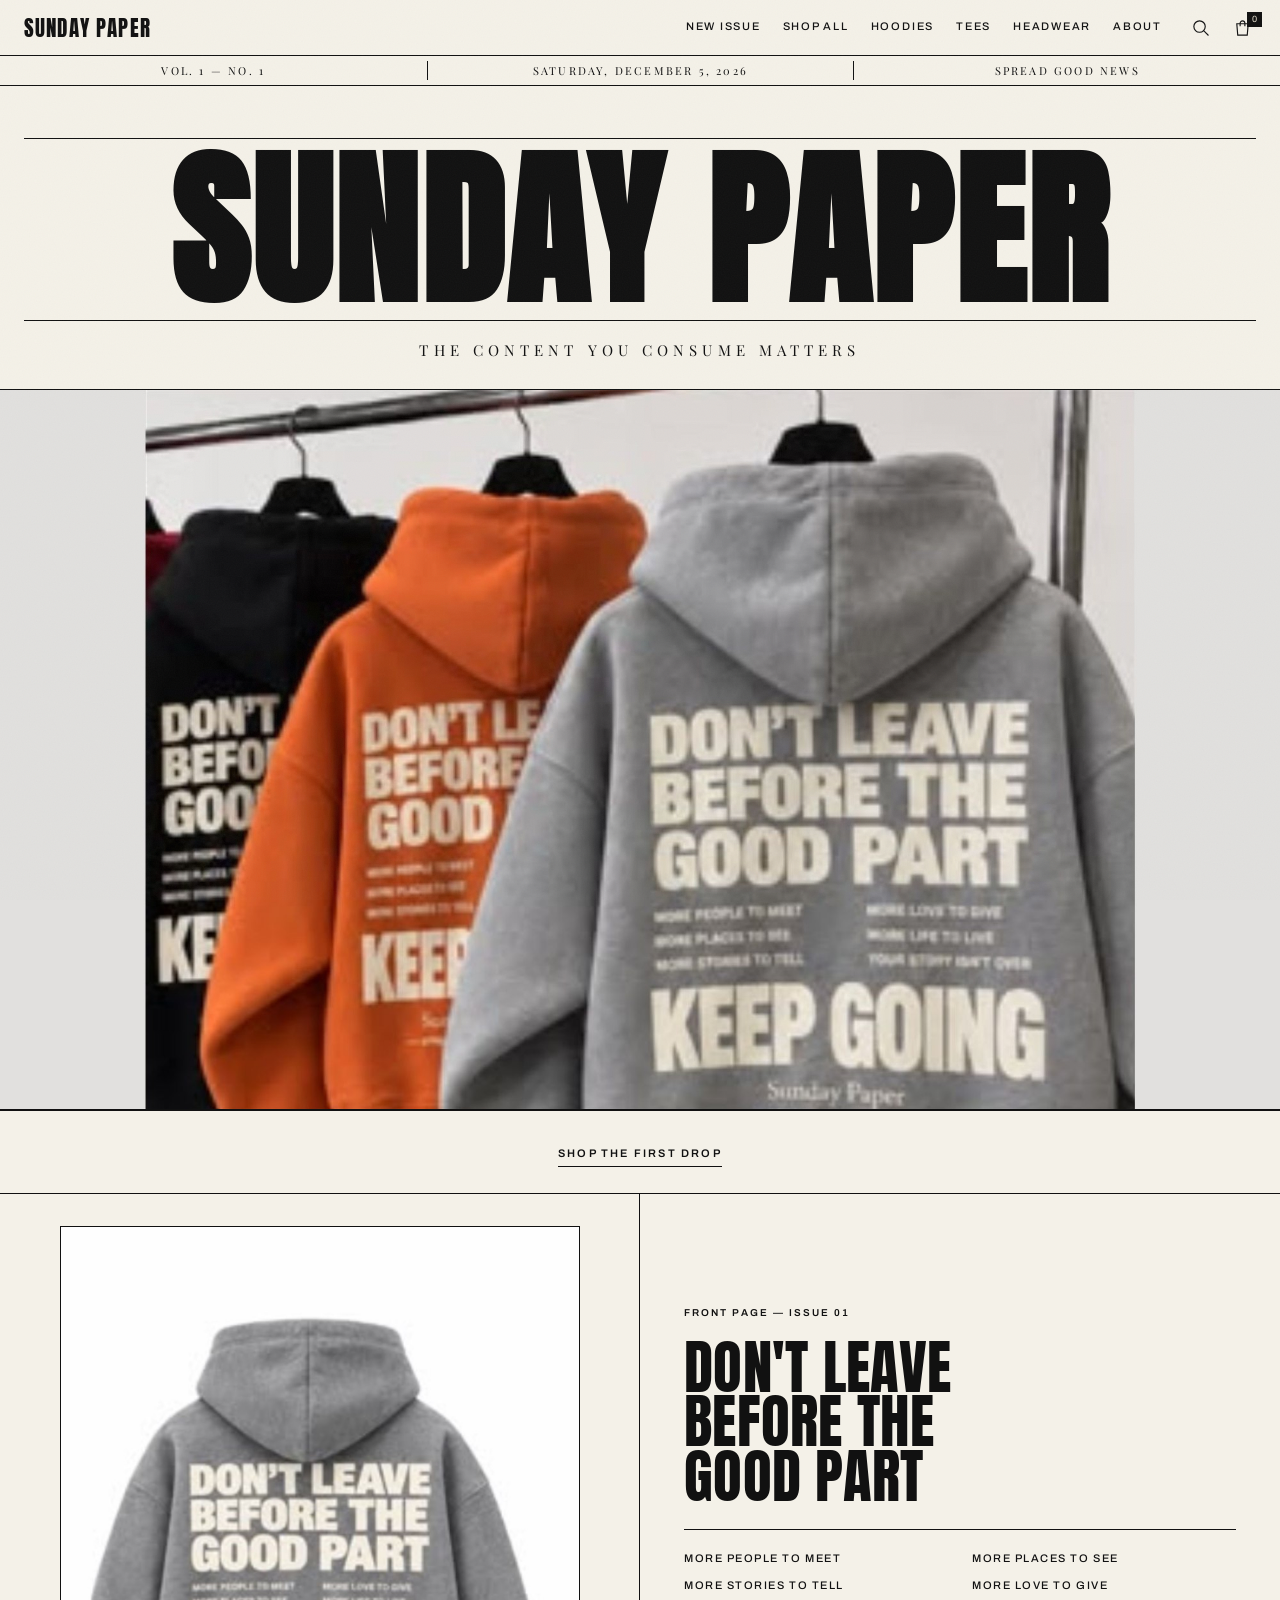
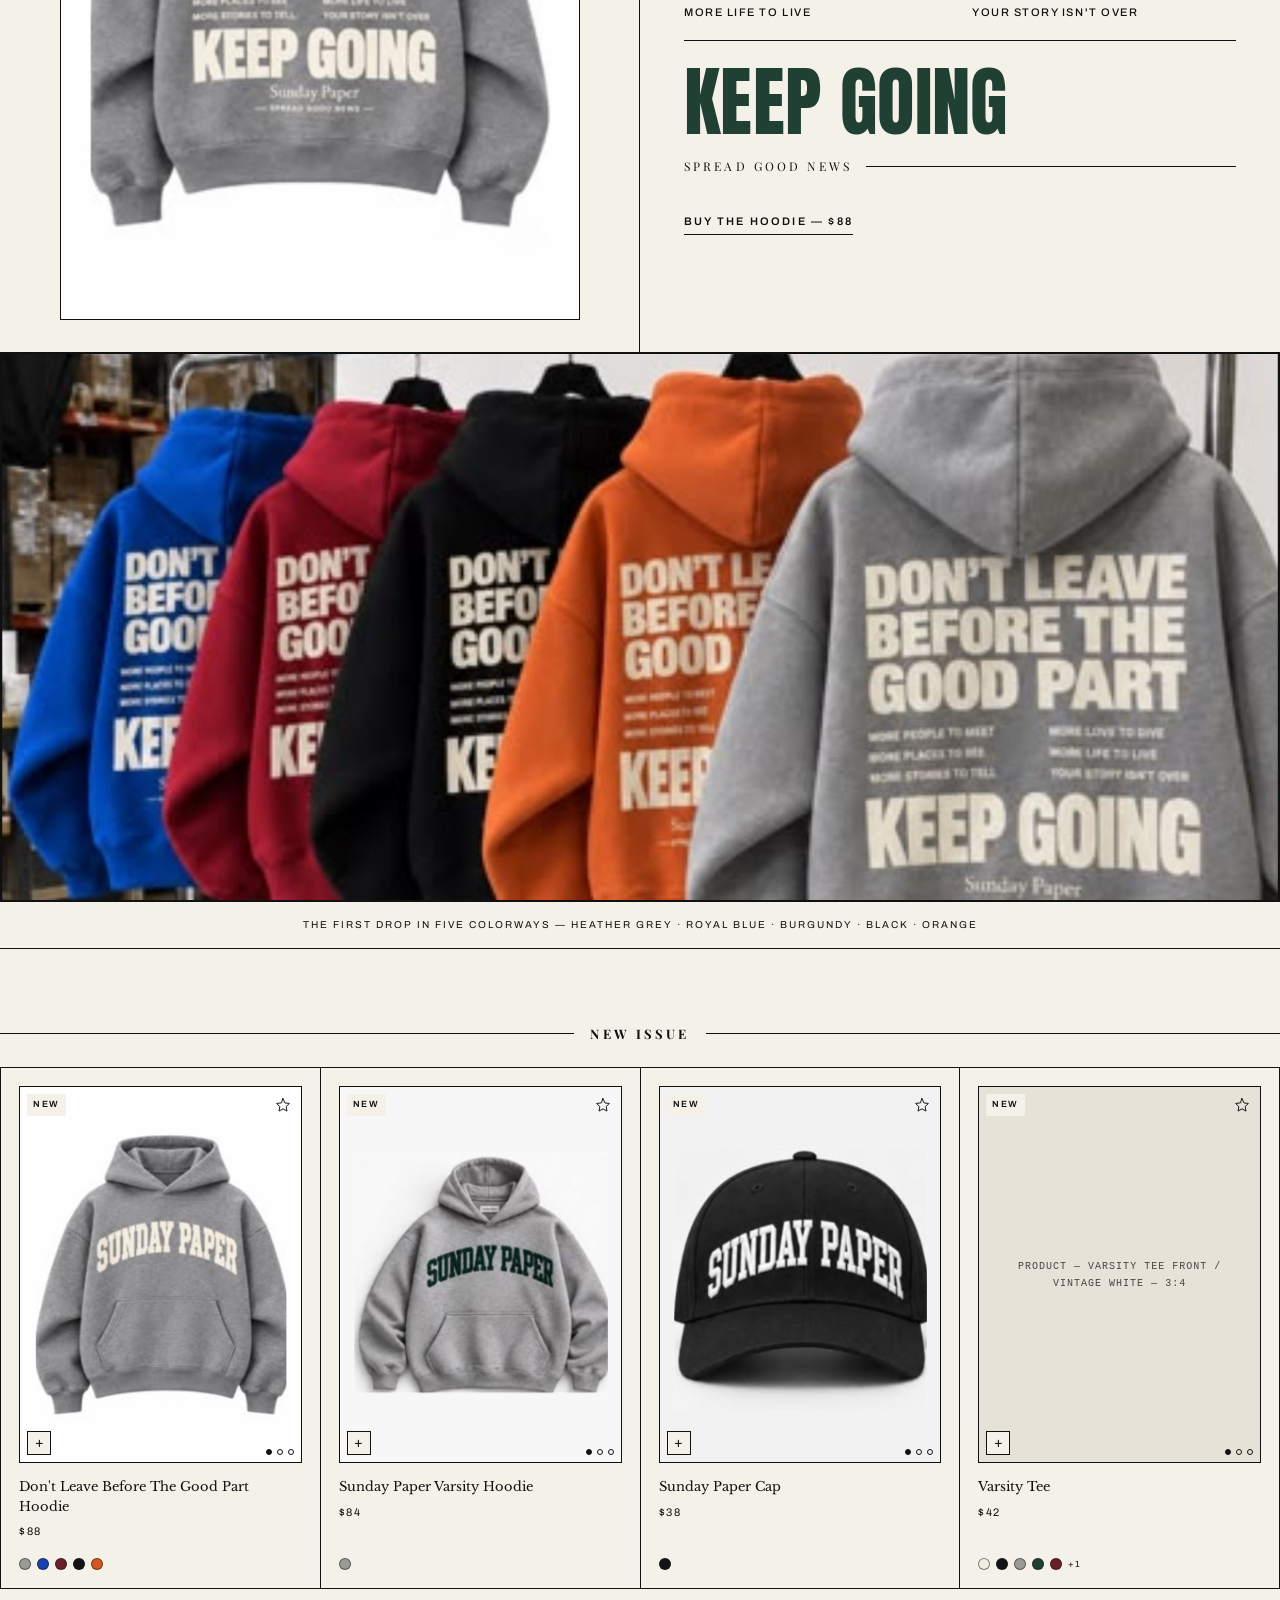
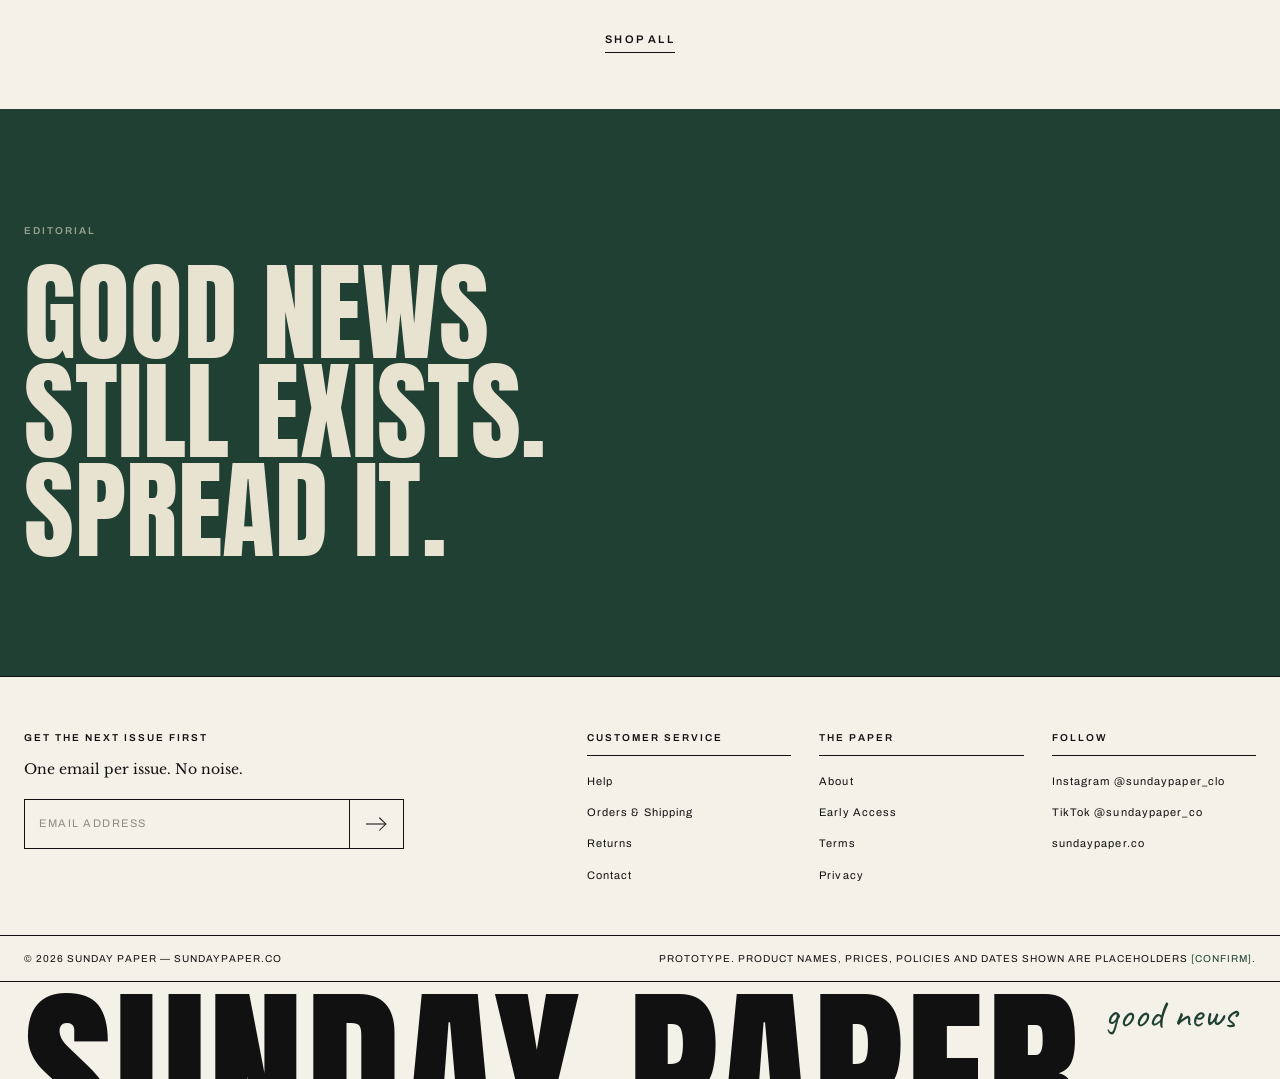
==== commit 873b4d79: "Preview: remove account icon Co-Authored-By: Claude Opus 5 (1M context) <noreply@anthropic.com>" ====
--- a/index.html
+++ b/index.html
@@ -35,9 +35,6 @@
     <div class="utility">
       <button class="icon-btn" id="searchToggle" aria-label="Search" aria-expanded="false">
         <svg viewBox="0 0 20 20" aria-hidden="true"><circle cx="9" cy="9" r="6"></circle><line x1="13.5" y1="13.5" x2="18" y2="18"></line></svg>
-      </button>
-      <button class="icon-btn" id="accountToggle" aria-label="Account" aria-expanded="false">
-        <svg viewBox="0 0 20 20" aria-hidden="true"><circle cx="10" cy="7" r="3.5"></circle><path d="M3.5 18c0-3.6 2.9-5.5 6.5-5.5s6.5 1.9 6.5 5.5"></path></svg>
       </button>
       <button class="icon-btn icon-btn--cart" id="cartToggle" aria-label="Bag" aria-expanded="false">
         <svg viewBox="0 0 20 20" aria-hidden="true"><path d="M4 6h12l-1 12H5L4 6z"></path><path d="M7.5 8V5.5a2.5 2.5 0 0 1 5 0V8"></path></svg>
@@ -150,23 +147,6 @@
   </div>
 </div>
 
-<!-- ============================ ACCOUNT ============================ -->
-<div class="overlay overlay--narrow" id="accountPanel" aria-hidden="true">
-  <div class="overlay__inner">
-    <div class="overlay__head">
-      <p class="kicker">Account</p>
-      <button class="text-btn" id="accountClose" aria-label="Close account">Close</button>
-    </div>
-    <p class="overlay__note" style="margin:0 0 14px">No password. Enter your email and a six-digit code is sent to you.</p>
-    <form id="accountForm" class="stack-form" novalidate>
-      <label class="visually-hidden" for="accountEmail">Email address</label>
-      <input type="email" id="accountEmail" placeholder="EMAIL ADDRESS" autocomplete="email" required>
-      <button class="btn btn--solid" type="submit">Email me a code</button>
-    </form>
-    <p class="form-msg" id="accountMsg" role="status"></p>
-    <p class="overlay__note">You do not need an account to order — checkout works as a guest. Accounts are for order history and returns. <em>[confirm: handled by the store platform at launch]</em></p>
-  </div>
-</div>
 
 <div class="scrim" id="scrim" hidden></div>
 
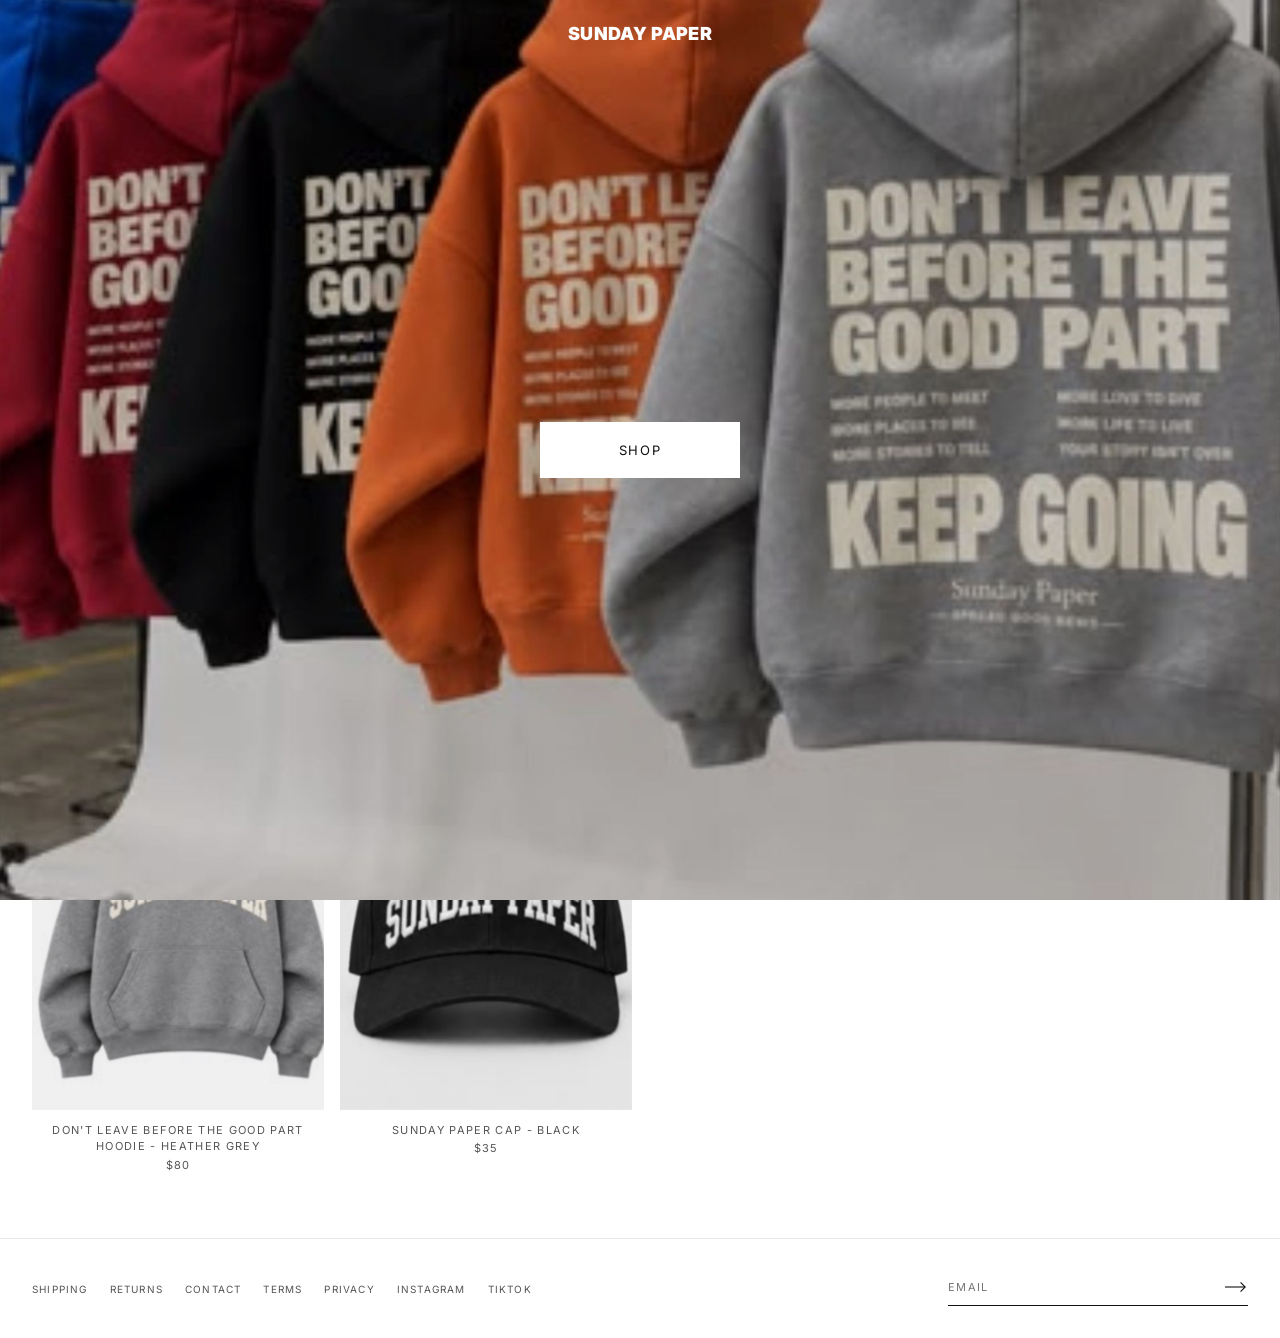
==== commit b64d2d44: "Preview: v2 simple storefront Co-Authored-By: Claude Opus 5.5 (1M context) <noreply@anthropic.com>" ====
--- a/index.html
+++ b/index.html
@@ -2,153 +2,104 @@
 <html lang="en">
 <head>
 <meta charset="utf-8">
-<meta name="viewport" content="width=device-width, initial-scale=1">
-<title>Sunday Paper — The content you consume matters</title>
-<meta name="description" content="Sunday Paper. A clothing label that prints good news. The content you consume matters.">
+<meta name="viewport" content="width=device-width, initial-scale=1, viewport-fit=cover">
+<title>Sunday Paper</title>
+<meta name="description" content="Sunday Paper. The content you consume matters. First drop: Don't Leave Before The Good Part.">
 <meta name="robots" content="noindex, nofollow">
+<meta name="theme-color" content="#111111">
 <link rel="preconnect" href="https://fonts.googleapis.com">
 <link rel="preconnect" href="https://fonts.gstatic.com" crossorigin>
-<link href="https://fonts.googleapis.com/css2?family=Anton&family=Archivo:wght@400;500;600&family=Caveat:wght@400;500&family=Libre+Baskerville:ital,wght@0,400;0,700;1,400&family=Playfair+Display:ital,wght@0,400;0,700;0,900;1,400&display=swap" rel="stylesheet">
+<link href="https://fonts.googleapis.com/css2?family=Inter:wght@300;400;900&display=swap" rel="stylesheet">
 <link rel="stylesheet" href="styles.css">
 </head>
-<body data-page="store">
+<body>
 
-<a class="skip-link" href="#view">Skip to content</a>
+<!-- ============================ SPLASH ============================ -->
+<!-- Shown on first load at "/". SHOP fades it out and reveals the store underneath. -->
+<div class="splash" id="splash" hidden>
+  <div class="splash__media" id="splashMedia"></div>
+  <!-- Fixed-height wordmark: swap the span for <img src="assets/logo-white.svg" alt="Sunday Paper"> -->
+  <p class="splash__mark wordmark" aria-label="Sunday Paper"><span>Sunday Paper</span></p>
+  <button class="splash__btn" id="splashShop" type="button">Shop</button>
+</div>
 
-<!-- ============================ HEADER ============================ -->
-<header class="bar" id="siteHeader">
-  <div class="bar__inner">
-    <a class="lockup" href="#/" aria-label="Sunday Paper — front page">
-      <!-- Fixed-height lockup: swap this span for <img src="assets/logo.svg" alt="Sunday Paper"> -->
-      <span class="lockup__type">Sunday Paper</span>
-    </a>
+<div class="site" id="site">
 
-    <nav class="nav" id="primaryNav" aria-label="Primary">
-      <a href="#/shop/new">New Issue</a>
-      <a href="#/shop">Shop All</a>
-      <a href="#/shop/hoodies">Hoodies</a>
-      <a href="#/shop/tees">Tees</a>
-      <a href="#/shop/headwear">Headwear</a>
-      <a href="#/about">About</a>
+  <a class="skip-link" href="#view">Skip to content</a>
+
+  <!-- ============================ ANNOUNCEMENT ============================ -->
+  <div class="announce">First drop — available now</div>
+
+  <!-- ============================ HEADER ============================ -->
+  <header class="header">
+    <div class="header__inner">
+      <!-- Fixed-height wordmark: swap the span for <img src="assets/logo.svg" alt="Sunday Paper"> -->
+      <a class="wordmark header__mark" href="#/shop" aria-label="Sunday Paper — shop"><span>Sunday Paper</span></a>
+
+      <nav class="header__nav" aria-label="Primary">
+        <a href="#/shop" data-nav="shop">Shop</a>
+        <a href="#/about" data-nav="about">About</a>
+      </nav>
+
+      <div class="header__util">
+        <button class="text-btn" id="searchToggle" type="button" aria-expanded="false" aria-controls="search">Search</button>
+        <button class="text-btn" id="cartToggle" type="button" aria-expanded="false" aria-controls="cart">Cart (<span id="cartCount">0</span>)</button>
+      </div>
+    </div>
+
+    <!-- search drops down under the header -->
+    <div class="search" id="search" hidden>
+      <div class="search__inner">
+        <label class="visually-hidden" for="searchInput">Search products</label>
+        <input class="search__input" type="search" id="searchInput" placeholder="Search" autocomplete="off">
+        <button class="text-btn" id="searchClose" type="button">Close</button>
+      </div>
+      <div class="search__results" id="searchResults" aria-live="polite"></div>
+    </div>
+  </header>
+
+  <!-- ============================ VIEW ============================ -->
+  <main id="view" tabindex="-1"></main>
+
+  <!-- ============================ FOOTER ============================ -->
+  <footer class="footer">
+    <nav class="footer__links" aria-label="Footer">
+      <a href="#/info/shipping">Shipping</a>
+      <a href="#/info/returns">Returns</a>
+      <a href="#/info/contact">Contact</a>
+      <a href="#/info/terms">Terms</a>
+      <a href="#/info/privacy">Privacy</a>
+      <a href="https://instagram.com/sundaypaper_clo" target="_blank" rel="noopener">Instagram</a>
+      <a href="https://tiktok.com/@sundaypaper_co" target="_blank" rel="noopener">TikTok</a>
     </nav>
 
-    <div class="utility">
-      <button class="icon-btn" id="searchToggle" aria-label="Search" aria-expanded="false">
-        <svg viewBox="0 0 20 20" aria-hidden="true"><circle cx="9" cy="9" r="6"></circle><line x1="13.5" y1="13.5" x2="18" y2="18"></line></svg>
+    <form class="signup" id="signup" novalidate>
+      <label class="visually-hidden" for="signupEmail">Email address</label>
+      <input type="email" id="signupEmail" placeholder="Email" autocomplete="email" required>
+      <button type="submit" aria-label="Sign up">
+        <svg viewBox="0 0 24 12" aria-hidden="true"><line x1="0" y1="6" x2="22" y2="6"></line><polyline points="17,1 22,6 17,11"></polyline></svg>
       </button>
-      <button class="icon-btn icon-btn--cart" id="cartToggle" aria-label="Bag" aria-expanded="false">
-        <svg viewBox="0 0 20 20" aria-hidden="true"><path d="M4 6h12l-1 12H5L4 6z"></path><path d="M7.5 8V5.5a2.5 2.5 0 0 1 5 0V8"></path></svg>
-        <span class="cart-count" id="cartCount" aria-hidden="true">0</span>
-      </button>
-      <button class="icon-btn icon-btn--menu" id="menuToggle" aria-label="Menu" aria-expanded="false">
-        <svg viewBox="0 0 20 20" aria-hidden="true"><line x1="2" y1="6" x2="18" y2="6"></line><line x1="2" y1="14" x2="18" y2="14"></line></svg>
-      </button>
-    </div>
-  </div>
-</header>
+    </form>
+    <p class="signup__msg" id="signupMsg" role="status"></p>
+  </footer>
 
-<!-- ============================ DATELINE ============================ -->
-<div class="dateline" id="dateline">
-  <span class="dateline__cell">Vol. 1 — No. 1</span>
-  <span class="dateline__cell" id="datelineDate">&nbsp;</span>
-  <span class="dateline__cell">Spread Good News</span>
 </div>
 
-<!-- mobile nav panel -->
-<nav class="mobile-nav" id="mobileNav" aria-label="Mobile" hidden>
-  <a href="#/shop/new">New Issue</a>
-  <a href="#/shop">Shop All</a>
-  <a href="#/shop/hoodies">Hoodies</a>
-  <a href="#/shop/tees">Tees</a>
-  <a href="#/shop/headwear">Headwear</a>
-  <a href="#/about">About</a>
-  <a href="locked.html">Early Access</a>
-</nav>
-
-<!-- ============================ VIEW ============================ -->
-<main id="view" tabindex="-1"></main>
-
-<!-- ============================ FOOTER ============================ -->
-<footer class="footer">
-  <div class="footer__top">
-    <div class="footer__signup">
-      <p class="kicker">Get the next issue first</p>
-      <p class="footer__note">One email per issue. No noise.</p>
-      <form class="inline-form" id="newsletterForm" novalidate>
-        <label class="visually-hidden" for="newsletterEmail">Email address</label>
-        <input type="email" id="newsletterEmail" name="email" placeholder="EMAIL ADDRESS" autocomplete="email" required>
-        <button type="submit" aria-label="Subscribe">
-          <svg viewBox="0 0 24 16" aria-hidden="true"><line x1="0" y1="8" x2="22" y2="8"></line><polyline points="15,1 22,8 15,15"></polyline></svg>
-        </button>
-      </form>
-      <p class="form-msg" id="newsletterMsg" role="status"></p>
-    </div>
-
-    <div class="footer__cols">
-      <div class="footer__col">
-        <p class="kicker">Customer Service</p>
-        <a href="#/info/help">Help</a>
-        <a href="#/info/shipping">Orders &amp; Shipping</a>
-        <a href="#/info/returns">Returns</a>
-        <a href="#/info/contact">Contact</a>
-      </div>
-      <div class="footer__col">
-        <p class="kicker">The Paper</p>
-        <a href="#/about">About</a>
-        <a href="locked.html">Early Access</a>
-        <a href="#/info/terms">Terms</a>
-        <a href="#/info/privacy">Privacy</a>
-      </div>
-      <div class="footer__col">
-        <p class="kicker">Follow</p>
-        <a href="https://instagram.com/sundaypaper_clo" target="_blank" rel="noopener">Instagram @sundaypaper_clo</a>
-        <a href="https://tiktok.com/@sundaypaper_co" target="_blank" rel="noopener">TikTok @sundaypaper_co</a>
-        <a href="#/info/contact">sundaypaper.co</a>
-      </div>
-    </div>
+<!-- ============================ CART DRAWER ============================ -->
+<div class="scrim" id="scrim" hidden></div>
+<aside class="cart" id="cart" aria-label="Cart" aria-hidden="true" inert>
+  <div class="cart__head">
+    <p>Cart (<span id="cartCountDrawer">0</span>)</p>
+    <button class="text-btn" id="cartClose" type="button">Close</button>
   </div>
-
-  <div class="footer__legal">
-    <span>© <span id="yearNow">2026</span> Sunday Paper — sundaypaper.co</span>
-    <span>Prototype. Product names, prices, policies and dates shown are placeholders <em>[confirm]</em>.</span>
-  </div>
-
-  <div class="footer__mark" aria-hidden="true">
-    <span class="footer__wordmark">Sunday Paper</span>
-    <span class="script footer__script">good news</span>
-  </div>
-</footer>
-
-<!-- ============================ CART DRAWER ============================ -->
-<aside class="drawer" id="cartDrawer" aria-label="Bag" aria-hidden="true">
-  <div class="drawer__head">
-    <p class="kicker">Your Bag (<span id="drawerCount">0</span>)</p>
-    <button class="text-btn" id="cartClose" aria-label="Close bag">Close</button>
-  </div>
-  <div class="drawer__body" id="cartItems"></div>
-  <div class="drawer__foot">
-    <div class="drawer__row"><span class="label">Subtotal</span><span class="label" id="cartSubtotal">$0</span></div>
-    <p class="drawer__note">Shipping and tax calculated at checkout. Free shipping over $100 <em>[confirm]</em>.</p>
-    <button class="btn btn--solid" id="checkoutBtn">Checkout</button>
-    <p class="script drawer__script">good news</p>
+  <div class="cart__items" id="cartItems"></div>
+  <div class="cart__foot">
+    <div class="cart__row"><span>Subtotal</span><span id="cartSubtotal">$0</span></div>
+    <p class="cart__note">Shipping and tax at checkout.</p>
+    <button class="btn" id="checkoutBtn" type="button">Checkout</button>
+    <p class="cart__msg" id="checkoutMsg" role="status"></p>
   </div>
 </aside>
-
-<!-- ============================ SEARCH ============================ -->
-<div class="overlay" id="searchOverlay" aria-hidden="true">
-  <div class="overlay__inner">
-    <div class="overlay__head">
-      <p class="kicker">Search the archive</p>
-      <button class="text-btn" id="searchClose" aria-label="Close search">Close</button>
-    </div>
-    <label class="visually-hidden" for="searchInput">Search products</label>
-    <input type="search" id="searchInput" placeholder="WHAT ARE YOU LOOKING FOR?" autocomplete="off">
-    <div id="searchResults" class="search-results"></div>
-  </div>
-</div>
-
-
-<div class="scrim" id="scrim" hidden></div>
 
 <script src="script.js"></script>
 </body>
--- a/styles.css
+++ b/styles.css
@@ -1,594 +1,547 @@
-/* ============================================================
-   SUNDAY PAPER — storefront prototype
-   Newsprint ground, hairline rules, no gradients / shadows / radii.
-   ============================================================ */
-
-/* ---------- tokens ---------- */
-:root{
-  --paper:#f4f1e8;
-  --ink:#111111;
-  --cream:#e8e2d0;
-  --grey:#9a9a97;
-  --forest:#1f4033;
-  --slot:#e6e2d8;
-
-  --rule:1px solid var(--ink);
-  --rule-soft:1px solid rgba(17,17,17,.22);
-
-  --font-block:'Anton','Haettenschweiler','Arial Narrow',Impact,sans-serif;
-  --font-news:'Playfair Display','Times New Roman',serif;
-  --font-body:'Libre Baskerville','Georgia',serif;
-  --font-label:'Archivo','Helvetica Neue',Arial,sans-serif;
-  --font-script:'Caveat','Segoe Script',cursive;
-  --font-mono:ui-monospace,'SFMono-Regular',Menlo,Consolas,'Courier New',monospace;
-
-  --header-h:56px;
-  --dateline-h:30px;
-  --gut:24px;
-  --maxw:1360px;
-  --fade:140ms linear;
-}
-
-/* ---------- reset ---------- */
-*,*::before,*::after{box-sizing:border-box}
-html{-webkit-text-size-adjust:100%}
-body{
-  margin:0;
-  background:var(--paper);
-  color:var(--ink);
-  font-family:var(--font-body);
-  font-size:16px;
-  line-height:1.75;
-  -webkit-font-smoothing:antialiased;
-}
-img{max-width:100%;display:block}
-button{font:inherit;color:inherit;background:none;border:0;padding:0;cursor:pointer}
-input{font:inherit;color:inherit}
-a{color:inherit;text-decoration:none}
-h1,h2,h3,h4,p,figure,ul,ol{margin:0}
-ul{list-style:none;padding:0}
-svg{fill:none;stroke:currentColor;stroke-width:1.2;stroke-linecap:square}
-
-/* paper grain — stays under 4% */
-body::after{
-  content:"";position:fixed;inset:0;z-index:60;pointer-events:none;opacity:.035;
-  background-image:url("data:image/svg+xml,%3Csvg xmlns='http://www.w3.org/2000/svg' width='160' height='160'%3E%3Cfilter id='n'%3E%3CfeTurbulence type='fractalNoise' baseFrequency='.85' numOctaves='3'/%3E%3C/filter%3E%3Crect width='160' height='160' filter='url(%23n)'/%3E%3C/svg%3E");
-}
-
-::selection{background:var(--ink);color:var(--cream)}
-:focus-visible{outline:2px solid var(--forest);outline-offset:2px}
-
-.visually-hidden{position:absolute;width:1px;height:1px;overflow:hidden;clip:rect(0 0 0 0);white-space:nowrap}
-.skip-link{position:absolute;left:-9999px;top:0;background:var(--ink);color:var(--cream);padding:10px 16px;z-index:100}
-.skip-link:focus{left:0}
-
-/* ---------- type utilities ---------- */
-.kicker{
-  font-family:var(--font-label);font-size:10px;font-weight:600;
-  letter-spacing:.2em;text-transform:uppercase;line-height:1.4;margin:0;
-}
-.label{
-  font-family:var(--font-label);font-size:11px;font-weight:500;
-  letter-spacing:.14em;text-transform:uppercase;line-height:1.5;
-}
-.script{font-family:var(--font-script);font-size:26px;line-height:1;letter-spacing:.01em}
-.block-head{
-  font-family:var(--font-block);font-weight:400;text-transform:uppercase;
-  line-height:.92;letter-spacing:.005em;
-}
-.news-head{
-  font-family:var(--font-news);font-weight:900;text-transform:uppercase;
-  line-height:1.02;letter-spacing:-.01em;
-}
-.dateline-text{
-  font-family:var(--font-news);font-size:12px;letter-spacing:.14em;
-  text-transform:uppercase;font-style:italic;
-}
-.measure{max-width:65ch}
-
-/* ---------- shell ---------- */
-.wrap{max-width:var(--maxw);margin:0 auto;padding:0 var(--gut)}
-.rule-top{border-top:var(--rule)}
-.section{padding:56px 0}
-
-/* section front: rule, small caps label, rule */
-.section-front{display:flex;align-items:center;gap:16px;padding:18px 0 22px}
-.section-front::before,.section-front::after{content:"";flex:1;height:1px;background:var(--ink)}
-.section-front span{
-  font-family:var(--font-news);font-size:13px;letter-spacing:.24em;
-  text-transform:uppercase;font-weight:700;white-space:nowrap;
-}
-
-/* ---------- header ---------- */
-.bar{
-  position:sticky;top:0;z-index:50;background:var(--paper);
-  border-bottom:var(--rule);height:var(--header-h);
-}
-.bar__inner{
-  max-width:var(--maxw);margin:0 auto;padding:0 var(--gut);height:100%;
-  display:flex;align-items:center;justify-content:space-between;gap:24px;
-}
-.lockup{display:flex;align-items:center;height:22px;flex:0 0 auto}
-.lockup__type{
-  font-family:var(--font-block);font-size:21px;line-height:22px;
-  text-transform:uppercase;letter-spacing:.055em;white-space:nowrap;
-}
-.nav{display:flex;gap:22px;margin-left:auto}
-.nav a{
-  font-family:var(--font-label);font-size:11px;font-weight:500;letter-spacing:.16em;
-  text-transform:uppercase;padding:4px 0;border-bottom:1px solid transparent;
-  transition:color var(--fade),border-color var(--fade);
-}
-.nav a:hover,.nav a.is-active{color:var(--forest);border-bottom-color:var(--forest)}
-.utility{display:flex;align-items:center;gap:14px}
-.icon-btn{width:28px;height:28px;display:grid;place-items:center;position:relative;transition:color var(--fade)}
-.icon-btn:hover{color:var(--forest)}
-.icon-btn svg{width:19px;height:19px}
-.icon-btn--menu{display:none}
-.cart-count{
-  position:absolute;top:-2px;right:-6px;min-width:15px;height:15px;padding:0 3px;
-  background:var(--ink);color:var(--cream);font-family:var(--font-label);
-  font-size:9px;letter-spacing:.04em;display:grid;place-items:center;
-}
-
-/* ---------- dateline ---------- */
-.dateline{
-  position:sticky;top:var(--header-h);z-index:49;background:var(--paper);
-  border-bottom:var(--rule);height:var(--dateline-h);
-  display:grid;grid-template-columns:1fr 1fr 1fr;align-items:center;
-}
-.dateline__cell{
-  font-family:var(--font-news);font-size:11px;letter-spacing:.2em;
-  text-transform:uppercase;text-align:center;font-variant:small-caps;
-  padding:0 8px;overflow:hidden;white-space:nowrap;text-overflow:ellipsis;
-}
-.dateline__cell + .dateline__cell{border-left:var(--rule)}
-
-/* ---------- mobile nav ---------- */
-.mobile-nav{
-  position:fixed;top:calc(var(--header-h) + var(--dateline-h));left:0;right:0;z-index:48;
-  background:var(--paper);border-bottom:var(--rule);padding:8px var(--gut) 20px;
-}
-.mobile-nav a{
-  display:block;padding:12px 0;border-bottom:var(--rule-soft);
-  font-family:var(--font-label);font-size:13px;letter-spacing:.16em;text-transform:uppercase;
-}
-
-/* ---------- image placeholders ---------- */
-.image-slot{
-  position:relative;width:100%;background:var(--slot);
-  aspect-ratio:var(--ratio,3 / 4);display:flex;align-items:center;justify-content:center;
-  overflow:hidden;
-}
-.image-slot::after{content:"";position:absolute;inset:0;border:var(--rule);pointer-events:none}
-.image-slot__cap{
-  font-family:var(--font-mono);font-size:10px;letter-spacing:.1em;text-transform:uppercase;
-  text-align:center;line-height:1.7;padding:0 14px;max-width:92%;color:rgba(17,17,17,.75);
-}
-.image-slot img{width:100%;height:100%;object-fit:cover}
-
-/* ---------- buttons & links ---------- */
-.btn{
-  display:block;width:100%;text-align:center;padding:16px 20px;border:var(--rule);
-  font-family:var(--font-label);font-size:11px;font-weight:600;letter-spacing:.2em;
-  text-transform:uppercase;transition:background var(--fade),color var(--fade);
-}
-.btn--solid{background:var(--ink);color:var(--cream);border-color:var(--ink)}
-.btn--solid:hover{background:var(--forest);border-color:var(--forest)}
-.btn--ghost:hover{background:var(--ink);color:var(--cream)}
-.btn[disabled]{opacity:.45;cursor:not-allowed}
-.text-link{
-  font-family:var(--font-label);font-size:11px;font-weight:600;letter-spacing:.2em;
-  text-transform:uppercase;border-bottom:var(--rule);padding-bottom:3px;display:inline-block;
-  transition:color var(--fade),border-color var(--fade);
-}
-.text-link:hover{color:var(--forest);border-bottom-color:var(--forest)}
-.text-btn{
-  font-family:var(--font-label);font-size:10px;font-weight:600;letter-spacing:.18em;
-  text-transform:uppercase;border-bottom:var(--rule);padding-bottom:2px;
-}
-.text-btn:hover{color:var(--forest);border-bottom-color:var(--forest)}
-
-/* ---------- forms ---------- */
-input[type=email],input[type=text],input[type=tel],input[type=password],input[type=search]{
-  width:100%;padding:14px 14px;background:transparent;border:var(--rule);border-radius:0;
-  font-family:var(--font-label);font-size:11px;letter-spacing:.14em;text-transform:uppercase;
-}
-input::placeholder{color:rgba(17,17,17,.45)}
-input.is-error{border-color:#8a2318;color:#8a2318}
-.stack-form{display:grid;gap:10px}
-.inline-form{display:flex;border:var(--rule);max-width:380px}
-.inline-form input{border:0;flex:1}
-.inline-form button{
-  width:54px;display:grid;place-items:center;border-left:var(--rule);
-  transition:background var(--fade),color var(--fade);
-}
-.inline-form button:hover{background:var(--ink);color:var(--cream)}
-.inline-form button svg{width:22px;height:14px}
-.form-msg{
-  min-height:24px;margin-top:10px;font-family:var(--font-label);font-size:11px;
-  letter-spacing:.12em;text-transform:uppercase;
-}
-.form-msg--err{color:#8a2318}
-.form-msg--ok{display:flex;align-items:baseline;gap:10px;text-transform:none;letter-spacing:0;font-family:var(--font-body);font-size:14px}
-.form-msg--ok .script{font-size:28px;color:var(--forest)}
-
-/* ============================================================
-   HOME
-   ============================================================ */
-.masthead{padding:52px 0 26px;text-align:center;border-bottom:var(--rule)}
-.masthead__rule{height:1px;background:var(--ink);margin:0 auto}
-.masthead__word{
-  font-family:var(--font-block);font-size:clamp(46px,13.2vw,188px);line-height:.88;
-  text-transform:uppercase;letter-spacing:.015em;padding:18px 0 14px;white-space:nowrap;
-}
-.masthead__tag{
-  font-family:var(--font-news);font-size:clamp(11px,1.5vw,15px);letter-spacing:.34em;
-  text-transform:uppercase;font-variant:small-caps;padding-top:16px;
-}
-.campaign{border-bottom:var(--rule)}
-.campaign .image-slot::after{border-left:0;border-right:0;border-top:0}
-.campaign__link{text-align:center;padding:26px 0;border-bottom:var(--rule)}
-
-/* lead story */
-.lead{display:grid;grid-template-columns:minmax(0,1fr) minmax(0,1fr);border-bottom:var(--rule)}
-.lead__media{border-right:var(--rule);padding:32px;display:flex;align-items:center;justify-content:center}
-.lead__media .image-slot{max-width:520px}
-.lead__body{padding:40px 44px 44px;display:flex;flex-direction:column;justify-content:center}
-.lead__kicker{margin-bottom:20px}
-.lead__head{font-size:clamp(34px,4.6vw,66px);margin-bottom:26px}
-.lead__list{
-  display:grid;grid-template-columns:1fr 1fr;gap:6px 24px;
-  border-top:var(--rule);border-bottom:var(--rule);padding:18px 0;margin-bottom:26px;
-}
-.lead__list li{
-  font-family:var(--font-label);font-size:11px;font-weight:500;letter-spacing:.14em;
-  text-transform:uppercase;line-height:1.9;
-}
-.lead__keep{font-size:clamp(40px,6vw,84px);color:var(--forest);margin-bottom:18px}
-.lead__signoff{
-  display:flex;align-items:center;gap:14px;
-  font-family:var(--font-news);font-size:12px;letter-spacing:.26em;text-transform:uppercase;
-  padding-bottom:28px;
-}
-.lead__signoff::after{content:"";flex:1;height:1px;background:var(--ink)}
-
-/* colorway rack */
-.rack{border-bottom:var(--rule);padding:0}
-.rack__cap{
-  text-align:center;padding:14px 16px;border-top:var(--rule);
-  font-family:var(--font-label);font-size:10px;letter-spacing:.2em;text-transform:uppercase;
-}
-
-/* editorial band */
-.editorial{background:var(--forest);color:var(--cream);padding:clamp(56px,9vw,120px) 0}
-.editorial__inner{max-width:var(--maxw);margin:0 auto;padding:0 var(--gut)}
-.editorial__kicker{opacity:.6;margin-bottom:26px}
-.editorial__head{font-size:clamp(40px,8.4vw,132px)}
-
-/* ============================================================
-   PRODUCT GRID
-   ============================================================ */
-.filter-bar{
-  position:sticky;top:calc(var(--header-h) + var(--dateline-h));z-index:45;
-  background:var(--paper);border-bottom:var(--rule);
-}
-.filter-bar__inner{
-  max-width:var(--maxw);margin:0 auto;padding:12px var(--gut);
-  display:flex;align-items:center;gap:22px;
-}
-.filter-bar__count{margin-left:auto}
-.dropdown{position:relative}
-.dropdown__btn{
-  font-family:var(--font-label);font-size:11px;font-weight:600;letter-spacing:.18em;
-  text-transform:uppercase;display:flex;align-items:center;gap:8px;
-}
-.dropdown__btn:hover{color:var(--forest)}
-.dropdown__btn svg{width:9px;height:9px}
-.dropdown__panel{
-  position:absolute;top:calc(100% + 12px);left:0;min-width:230px;background:var(--paper);
-  border:var(--rule);padding:16px;z-index:46;
-}
-.dropdown__panel[hidden]{display:none}
-.dropdown__group + .dropdown__group{margin-top:16px;padding-top:16px;border-top:var(--rule-soft)}
-.dropdown__opt{
-  display:flex;align-items:center;gap:10px;padding:5px 0;width:100%;text-align:left;
-  font-family:var(--font-label);font-size:11px;letter-spacing:.12em;text-transform:uppercase;
-}
-.dropdown__opt:hover{color:var(--forest)}
-.dropdown__box{width:11px;height:11px;border:var(--rule);flex:0 0 auto}
-.dropdown__opt[aria-checked=true] .dropdown__box{background:var(--ink)}
-.dropdown__clear{margin-top:14px;padding-top:14px;border-top:var(--rule-soft)}
-
-.grid{
-  display:grid;grid-template-columns:repeat(4,minmax(0,1fr));
-  border-top:var(--rule);border-left:var(--rule);
-}
-.grid--4{grid-template-columns:repeat(4,minmax(0,1fr))}
-.tile{
-  border-right:var(--rule);border-bottom:var(--rule);padding:18px;
-  display:flex;flex-direction:column;min-width:0;
-}
-.tile__media{position:relative;margin-bottom:14px}
-.tile__media .image-slot{aspect-ratio:3 / 4}
-.tile__flag{
-  position:absolute;top:8px;left:8px;z-index:2;background:var(--paper);padding:3px 6px;
-  font-family:var(--font-label);font-size:9px;font-weight:600;letter-spacing:.18em;text-transform:uppercase;
-}
-.tile__flag--sale{background:var(--forest);color:var(--cream)}
-.tile__star{position:absolute;top:8px;right:8px;z-index:2;width:22px;height:22px;display:grid;place-items:center}
-.tile__star svg{width:16px;height:16px;fill:none;transition:fill var(--fade)}
-.tile__star[aria-pressed=true] svg{fill:var(--ink)}
-.tile__add{
-  position:absolute;left:8px;bottom:8px;z-index:2;width:24px;height:24px;
-  border:var(--rule);background:var(--paper);display:grid;place-items:center;
-  font-family:var(--font-label);font-size:14px;line-height:1;
-  transition:background var(--fade),color var(--fade);
-}
-.tile__add:hover{background:var(--ink);color:var(--cream)}
-.tile__dots{position:absolute;right:8px;bottom:8px;z-index:2;display:flex;gap:5px}
-.tile__dot{width:6px;height:6px;border-radius:50%;border:1px solid var(--ink);background:transparent;padding:0}
-.tile__dot.is-on{background:var(--ink)}
-.tile--filler{padding:0}
-.tile__name{
-  display:block;font-family:var(--font-body);font-size:13px;line-height:1.5;margin-bottom:6px;
-}
-.tile__name:hover{color:var(--forest)}
-.tile__price{font-family:var(--font-label);font-size:11px;letter-spacing:.14em;margin-bottom:10px}
-.tile__swatches{display:flex;gap:6px;align-items:center;margin-top:auto;padding-top:6px}
-.swatch{
-  width:12px;height:12px;border-radius:50%;border:1px solid rgba(17,17,17,.5);display:block;padding:0;
-}
-.swatch--more{
-  width:auto;height:12px;border:0;border-radius:0;font-family:var(--font-label);
-  font-size:9px;letter-spacing:.08em;line-height:12px;
-}
-.grid-empty{padding:60px var(--gut);text-align:center}
-
-.collection-head{padding:38px 0 6px}
-.collection-head h1{font-size:clamp(32px,5vw,58px)}
-.collection-head p{margin-top:12px;font-size:15px}
-
-/* ============================================================
-   PRODUCT DETAIL
-   ============================================================ */
-.pdp{display:grid;grid-template-columns:minmax(0,1.1fr) minmax(0,1fr);border-top:var(--rule)}
-.pdp__media{border-right:var(--rule);padding:24px}
-.pdp__media .image-slot{max-width:640px;margin-inline:auto}
-.pdp__media > * + *{margin-top:24px}
-.pdp__panel-wrap{padding:36px 40px 48px}
-.pdp__panel{position:sticky;top:calc(var(--header-h) + var(--dateline-h) + 28px)}
-.pdp__kicker{margin-bottom:16px}
-.pdp__name{font-family:var(--font-news);font-size:clamp(26px,2.6vw,38px);font-weight:700;line-height:1.12}
-.pdp__price{font-family:var(--font-label);font-size:13px;letter-spacing:.16em;margin:14px 0 26px}
-.pdp__block{margin-bottom:24px}
-.pdp__block-label{display:flex;justify-content:space-between;align-items:baseline;margin-bottom:12px}
-.pdp__swatches{display:flex;gap:10px;flex-wrap:wrap}
-.pdp__swatch{width:22px;height:22px;border-radius:50%;border:1px solid rgba(17,17,17,.45);padding:0;position:relative}
-.pdp__swatch[aria-pressed=true]{box-shadow:0 0 0 1px var(--paper) inset,0 0 0 2px var(--ink)}
-.pdp__sizes{display:grid;grid-template-columns:repeat(6,1fr);gap:8px}
-.pdp__sizes--single{grid-template-columns:1fr}
-.pdp__size{
-  border:var(--rule);padding:12px 0;font-family:var(--font-label);font-size:11px;
-  letter-spacing:.12em;text-transform:uppercase;transition:background var(--fade),color var(--fade);
-}
-.pdp__size:hover{background:var(--ink);color:var(--cream)}
-.pdp__size[aria-pressed=true]{background:var(--ink);color:var(--cream)}
-.pdp__size[disabled]{
-  text-decoration:line-through;color:rgba(17,17,17,.35);border-color:rgba(17,17,17,.25);
-  cursor:not-allowed;background:none;
-}
-.pdp__size[disabled]:hover{background:none;color:rgba(17,17,17,.35)}
-.pdp__note{font-family:var(--font-label);font-size:10px;letter-spacing:.12em;text-transform:uppercase;margin-top:12px;color:rgba(17,17,17,.6)}
-.acc{border-top:var(--rule);margin-top:34px}
-.acc__item{border-bottom:var(--rule)}
-.acc__btn{
-  width:100%;display:flex;justify-content:space-between;align-items:center;gap:16px;
-  padding:16px 0;font-family:var(--font-label);font-size:11px;font-weight:600;
-  letter-spacing:.18em;text-transform:uppercase;text-align:left;
-}
-.acc__sign{font-size:15px;line-height:1}
-.acc__body{padding:0 0 18px;font-size:14px;line-height:1.8;max-width:56ch}
-.acc__body[hidden]{display:none}
-.pdp__also{padding-top:8px}
-
-/* ============================================================
-   ABOUT + INFO
-   ============================================================ */
-.opinion{max-width:920px;margin:0 auto;padding:48px var(--gut) 80px}
-.opinion__head{font-size:clamp(40px,6.4vw,86px);margin:18px 0 20px}
-.opinion__dateline{
-  border-top:var(--rule);border-bottom:var(--rule);padding:12px 0;margin-bottom:34px;
-  display:flex;flex-wrap:wrap;gap:6px 22px;
-}
-.opinion__cols{columns:2;column-gap:44px;column-rule:var(--rule-soft);font-size:15px;line-height:1.85}
-.opinion__cols p{margin-bottom:18px;break-inside:avoid-column}
-.opinion__cols p:first-child::first-letter{
-  font-family:var(--font-news);font-size:58px;line-height:.82;float:left;padding:6px 10px 0 0;font-weight:700;
-}
-.pullquote{
-  border-top:var(--rule);border-bottom:var(--rule);padding:22px 0;margin:30px 0;
-  font-family:var(--font-news);font-size:clamp(22px,3vw,34px);line-height:1.22;
-  font-style:italic;text-align:center;break-inside:avoid;
-}
-.opinion figure{margin:36px 0;max-width:460px}
-.opinion figcaption{
-  font-family:var(--font-label);font-size:10px;letter-spacing:.16em;text-transform:uppercase;
-  padding-top:10px;border-top:var(--rule-soft);margin-top:10px;
-}
-.info{max-width:760px;margin:0 auto;padding:48px var(--gut) 90px}
-.info h1{font-family:var(--font-news);font-weight:900;font-size:clamp(28px,4vw,44px);text-transform:uppercase;line-height:1.05;margin:14px 0 24px}
-.info h2{font-family:var(--font-label);font-size:11px;font-weight:600;letter-spacing:.18em;text-transform:uppercase;margin:30px 0 10px}
-.info p{margin-bottom:16px;font-size:15px;max-width:65ch}
-.info hr{border:0;border-top:var(--rule);margin:26px 0}
-
-/* ============================================================
-   FOOTER
-   ============================================================ */
-.footer{border-top:var(--rule);margin-top:0}
-.footer__top{
-  max-width:var(--maxw);margin:0 auto;padding:54px var(--gut) 44px;
-  display:grid;grid-template-columns:minmax(0,1fr) minmax(0,1.3fr);gap:48px;
-}
-.footer__note{font-size:14px;margin:12px 0 18px;max-width:34ch}
-.footer__cols{display:grid;grid-template-columns:repeat(3,1fr);gap:28px}
-.footer__col a{
-  display:block;font-family:var(--font-label);font-size:11px;letter-spacing:.1em;
-  padding:6px 0;transition:color var(--fade);
-}
-.footer__col .kicker{margin-bottom:10px;padding-bottom:10px;border-bottom:var(--rule)}
-.footer__col a:hover{color:var(--forest)}
-.footer__legal{
-  max-width:var(--maxw);margin:0 auto;padding:14px var(--gut);border-top:var(--rule);
-  display:flex;flex-wrap:wrap;gap:8px 24px;justify-content:space-between;
-  font-family:var(--font-label);font-size:10px;letter-spacing:.1em;text-transform:uppercase;
-}
-.footer__legal em{font-style:normal;color:var(--forest)}
-.footer__mark{
-  border-top:var(--rule);overflow:hidden;position:relative;height:clamp(52px,7.6vw,108px);
-  display:flex;align-items:flex-start;gap:24px;padding:0 var(--gut);
-}
-.footer__wordmark{
-  font-family:var(--font-block);text-transform:uppercase;letter-spacing:.01em;
-  font-size:clamp(66px,15vw,210px);line-height:1;white-space:nowrap;
-}
-.footer__script{color:var(--forest);font-size:clamp(22px,3vw,40px);padding-top:14px;white-space:nowrap}
-
-/* ============================================================
-   DRAWER / OVERLAYS
-   ============================================================ */
-.scrim{position:fixed;inset:0;background:rgba(17,17,17,.4);z-index:55;opacity:0;transition:opacity var(--fade)}
-.scrim.is-open{opacity:1}
-.drawer{
-  position:fixed;top:0;right:0;bottom:0;width:min(420px,92vw);background:var(--paper);
-  border-left:var(--rule);z-index:56;display:flex;flex-direction:column;
-  transform:translateX(100%);transition:transform 160ms linear;visibility:hidden;
-}
-.drawer.is-open{transform:none;visibility:visible}
-.drawer__head{display:flex;justify-content:space-between;align-items:center;padding:18px 22px;border-bottom:var(--rule)}
-.drawer__body{flex:1;overflow-y:auto}
-.drawer__empty{padding:40px 22px;font-size:14px}
-.cart-item{display:grid;grid-template-columns:72px 1fr;gap:16px;padding:18px 22px;border-bottom:var(--rule)}
-.cart-item .image-slot{aspect-ratio:3 / 4}
-.cart-item .image-slot__cap{font-size:7px;letter-spacing:.06em;line-height:1.5}
-.cart-item__name{font-size:13px;line-height:1.45}
-.cart-item__meta{font-family:var(--font-label);font-size:10px;letter-spacing:.12em;text-transform:uppercase;margin:6px 0 10px;color:rgba(17,17,17,.7)}
-.cart-item__row{display:flex;align-items:center;justify-content:space-between;gap:12px}
-.qty{display:flex;border:var(--rule);width:max-content}
-.qty button{width:26px;height:26px;display:grid;place-items:center;font-family:var(--font-label);font-size:13px;transition:background var(--fade),color var(--fade)}
-.qty button:hover{background:var(--ink);color:var(--cream)}
-.qty span{width:30px;display:grid;place-items:center;font-family:var(--font-label);font-size:11px;border-left:var(--rule);border-right:var(--rule)}
-.cart-item__price{font-family:var(--font-label);font-size:11px;letter-spacing:.12em}
-.cart-item__remove{font-family:var(--font-label);font-size:9px;letter-spacing:.14em;text-transform:uppercase;border-bottom:1px solid var(--ink);margin-top:10px;display:inline-block}
-.drawer__foot{border-top:var(--rule);padding:18px 22px 22px}
-.drawer__row{display:flex;justify-content:space-between;margin-bottom:10px}
-.drawer__note{font-size:12px;line-height:1.6;margin-bottom:16px;color:rgba(17,17,17,.75)}
-.drawer__note em{font-style:normal;color:var(--forest)}
-.drawer__script{text-align:center;padding-top:14px;color:var(--forest)}
-
-.overlay{
-  position:fixed;top:0;left:0;right:0;z-index:57;background:var(--paper);border-bottom:var(--rule);
-  transform:translateY(-100%);transition:transform 160ms linear;visibility:hidden;
-}
-.overlay.is-open{transform:none;visibility:visible}
-.overlay__inner{max-width:var(--maxw);margin:0 auto;padding:22px var(--gut) 34px}
-.overlay--narrow .overlay__inner{max-width:460px}
-.overlay__head{display:flex;justify-content:space-between;align-items:center;margin-bottom:16px}
-.overlay__note{font-size:12px;margin-top:14px;color:rgba(17,17,17,.75)}
-.overlay__note em{font-style:normal;color:var(--forest)}
-.search-results{margin-top:20px;max-height:46vh;overflow-y:auto;border-top:var(--rule-soft)}
-.search-results a{
-  display:flex;justify-content:space-between;gap:16px;padding:12px 0;border-bottom:var(--rule-soft);
-  font-size:14px;transition:color var(--fade);
-}
-.search-results a:hover{color:var(--forest)}
-.search-results .label{color:rgba(17,17,17,.7)}
-.search-results__empty{padding:14px 0;font-size:14px}
-
-/* ============================================================
-   LOCKED DROP PAGE
-   ============================================================ */
-body[data-page=locked]{background:var(--paper)}
-.locked{max-width:560px;margin:0 auto;border-left:var(--rule);border-right:var(--rule);min-height:100vh}
-.locked__count{padding:22px 20px 18px;border-bottom:var(--rule);text-align:center}
-.locked__count-label{margin-bottom:16px}
-.countdown{display:grid;grid-template-columns:repeat(4,1fr)}
-.countdown__unit{display:flex;flex-direction:column;align-items:center;gap:6px}
-.countdown__unit + .countdown__unit{border-left:var(--rule-soft)}
-.countdown__num{font-family:var(--font-block);font-size:clamp(34px,10vw,52px);line-height:1;font-variant-numeric:tabular-nums}
-.countdown__lbl{font-family:var(--font-label);font-size:9px;font-weight:600;letter-spacing:.2em;text-transform:uppercase}
-.locked__count-note{font-family:var(--font-label);font-size:9px;letter-spacing:.14em;text-transform:uppercase;margin-top:14px;color:rgba(17,17,17,.6)}
-.locked__count-note em{font-style:normal;color:var(--forest)}
-.locked__image{position:relative;border-bottom:var(--rule)}
-.locked__image .image-slot::after{border-left:0;border-right:0;border-top:0}
-.locked__login{
-  position:absolute;left:0;right:0;bottom:0;text-align:center;padding:10px;
-  font-family:var(--font-label);font-size:10px;letter-spacing:.16em;text-transform:uppercase;
-  background:rgba(244,241,232,.9);
-}
-.locked__panel{padding:34px 20px 48px}
-.locked__head{font-size:clamp(52px,16vw,88px);margin-bottom:18px}
-.locked__copy{font-size:15px;line-height:1.7;margin-bottom:24px;max-width:42ch}
-.locked__fine{font-size:11px;line-height:1.7;margin-top:16px;color:rgba(17,17,17,.7)}
-.locked__fine em{font-style:normal;color:var(--forest)}
-.locked__foot{display:flex;align-items:flex-end;gap:14px;margin-top:44px;padding-top:18px;border-top:var(--rule);overflow:hidden}
-.locked__wordmark{font-family:var(--font-block);font-size:clamp(30px,9vw,44px);text-transform:uppercase;line-height:.9;letter-spacing:.02em;white-space:nowrap}
-.locked__foot .script{color:var(--forest);font-size:28px;padding-bottom:2px}
-.locked__socials{display:flex;flex-wrap:wrap;gap:8px 18px;margin-top:16px}
-.locked__socials a{font-family:var(--font-label);font-size:10px;letter-spacing:.14em;text-transform:uppercase;border-bottom:1px solid var(--ink);padding-bottom:2px}
-
-/* ============================================================
-   RESPONSIVE
-   ============================================================ */
-@media (max-width:1080px){
-  .nav{gap:16px}
-  .nav a{font-size:10px;letter-spacing:.12em}
-  .lead__body{padding:32px}
-}
-
-@media (max-width:860px){
-  :root{--header-h:52px;--gut:16px}
-  .icon-btn--menu{display:grid}
-  .nav{display:none}
-  .masthead{padding:34px 0 20px}
-  .masthead__word{font-size:clamp(38px,13.5vw,86px)}
-  .lead{grid-template-columns:1fr}
-  .lead__media{border-right:0;border-bottom:var(--rule);padding:20px}
-  .lead__body{padding:28px 16px 34px}
-  .lead__list{grid-template-columns:1fr}
-  .grid,.grid--4{grid-template-columns:repeat(2,minmax(0,1fr))}
-  .tile--filler-desktop{display:none}
-  .tile{padding:12px}
-  .pdp{grid-template-columns:1fr}
-  /* phone: the front / back / detail set becomes one swipeable strip
-     instead of three screens of scrolling */
-  .pdp__media{
-    border-right:0;border-bottom:var(--rule);padding:16px;
-    display:flex;gap:10px;overflow-x:auto;scroll-snap-type:x mandatory;
-    -webkit-overflow-scrolling:touch;
+/* =========================================================
+   Sunday Paper — v2 storefront
+   Quiet on purpose: white page, grey tiles, one sans.
+   ========================================================= */
+
+:root {
+  --white: #ffffff;
+  --tile: #f1f1f1;
+  --ink: #111111;
+  --mid: #555555;
+  --rule: #e6e6e6;
+  --splash: #333333;
+
+  --font: "Inter", "Helvetica Neue", Helvetica, Arial, sans-serif;
+  --track: 0.12em;
+  --gutter: 16px;
+  --side: 16px;
+  --max: 1440px;
+  --header-h: 56px;
+  --mark-h: 18px;          /* wordmark height — the logo file swaps in at this height */
+  --fade: 300ms;
+}
+
+@media (min-width: 900px) {
+  :root { --side: 32px; --header-h: 64px; --mark-h: 20px; }
+}
+
+*, *::before, *::after { box-sizing: border-box; }
+
+html { -webkit-text-size-adjust: 100%; }
+
+body {
+  margin: 0;
+  background: var(--white);
+  color: var(--ink);
+  font-family: var(--font);
+  font-size: 13px;
+  font-weight: 400;
+  line-height: 1.6;
+  -webkit-font-smoothing: antialiased;
+}
+
+body.is-locked { overflow: hidden; }
+
+img { display: block; max-width: 100%; }
+a { color: inherit; text-decoration: none; }
+button, input { font: inherit; color: inherit; }
+button { cursor: pointer; }
+
+.visually-hidden {
+  position: absolute !important;
+  width: 1px; height: 1px;
+  margin: -1px; padding: 0; border: 0;
+  overflow: hidden; clip: rect(0 0 0 0); white-space: nowrap;
+}
+
+.skip-link {
+  position: absolute; left: var(--side); top: -60px; z-index: 100;
+  background: var(--ink); color: var(--white);
+  padding: 8px 12px;
+  text-transform: uppercase; letter-spacing: var(--track); font-size: 11px;
+}
+.skip-link:focus { top: 8px; }
+
+:focus-visible { outline: 1px solid var(--ink); outline-offset: 3px; }
+
+/* shared uppercase label style */
+.announce, .header, .text-btn, .btn, .tile__name, .tile__price,
+.footer__links, .signup input, .panel, .cart, .page__title, .collection__title,
+.search__input, .splash__btn, .empty {
+  text-transform: uppercase;
+  letter-spacing: var(--track);
+}
+
+/* ---------------------------------------------------------
+   Wordmark (type placeholder at a fixed height)
+   --------------------------------------------------------- */
+.wordmark {
+  display: inline-flex;
+  align-items: center;
+  height: var(--mark-h);
+  white-space: nowrap;
+}
+.wordmark span {
+  font-weight: 900;
+  font-size: calc(var(--mark-h) * 0.9);
+  line-height: 1;
+  letter-spacing: 0.02em;
+  text-transform: uppercase;
+}
+.wordmark img { height: 100%; width: auto; }
+
+/* ---------------------------------------------------------
+   Image slots — grey block + caption, photo layered on top
+   --------------------------------------------------------- */
+.slot {
+  position: relative;
+  aspect-ratio: 4 / 5;
+  background: var(--tile);
+  overflow: hidden;
+}
+.slot__cap {
+  position: absolute; inset: 0;
+  display: flex; align-items: center; justify-content: center;
+  padding: 12px;
+  text-align: center;
+  font-size: 10px;
+  line-height: 1.5;
+  letter-spacing: var(--track);
+  text-transform: uppercase;
+  color: #9a9a9a;
+}
+.slot img {
+  position: absolute; inset: 0;
+  width: 100%; height: 100%;
+  /* flat lays fill the tile edge to edge so the photo's own background never shows as a box;
+     multiply drops a white background into the tile grey */
+  object-fit: cover;
+  mix-blend-mode: multiply;
+}
+.slot--cover img { mix-blend-mode: normal; }
+.slot.has-img .slot__cap { visibility: hidden; }
+
+/* ---------------------------------------------------------
+   Splash
+   --------------------------------------------------------- */
+.splash {
+  position: fixed; inset: 0; z-index: 50;
+  height: 100vh; height: 100dvh;
+  background: var(--splash);
+  color: var(--white);
+  transition: opacity var(--fade) ease;
+}
+.splash.is-leaving { opacity: 0; pointer-events: none; }
+
+.splash__media { position: absolute; inset: 0; }
+.splash__media .slot { position: absolute; inset: 0; aspect-ratio: auto; background: var(--splash); }
+.splash__media .slot__cap { color: rgba(255, 255, 255, 0.55); }
+.splash__media img { mix-blend-mode: normal; }
+/* flat scrim so the white type and button hold on any photo */
+.splash__media::after {
+  content: ""; position: absolute; inset: 0;
+  background: rgba(0, 0, 0, 0.18);
+}
+
+.splash__mark {
+  position: absolute; left: 0; right: 0;
+  top: calc(24px + env(safe-area-inset-top));
+  justify-content: center;
+  margin: 0;
+  color: var(--white);
+}
+
+.splash__btn {
+  position: absolute; left: 50%; top: 50%;
+  transform: translate(-50%, -50%);
+  width: 200px; height: 56px;
+  border: 1px solid var(--white);
+  background: var(--white);
+  color: var(--ink);
+  font-size: 13px;
+  border-radius: 0;
+  transition: background-color 200ms ease, color 200ms ease;
+}
+.splash__btn:hover { background: transparent; color: var(--white); }
+.splash__btn:focus-visible { outline: 1px solid var(--white); outline-offset: 4px; }
+
+/* ---------------------------------------------------------
+   Announcement + header
+   --------------------------------------------------------- */
+.announce {
+  background: var(--ink);
+  color: var(--white);
+  text-align: center;
+  font-size: 10px;
+  line-height: 1;
+  padding: 10px var(--side);
+}
+
+.header {
+  position: sticky; top: 0; z-index: 20;
+  background: var(--white);
+  border-bottom: 1px solid var(--rule);
+  font-size: 11px;
+  color: var(--mid);
+}
+.header__inner {
+  max-width: var(--max);
+  margin: 0 auto;
+  padding: 0 var(--side);
+  display: grid;
+  grid-template-columns: 1fr auto;
+  grid-template-areas: "mark util" "nav nav";
+  align-items: center;
+  column-gap: 16px;
+}
+.header__mark { grid-area: mark; color: var(--ink); height: calc(var(--header-h) - 12px); }
+.header__mark span { font-size: calc(var(--mark-h) * 0.9); }
+.header__nav {
+  grid-area: nav;
+  display: flex; justify-content: center; gap: 28px;
+  padding: 0 0 12px;
+}
+.header__util { grid-area: util; display: flex; gap: 18px; justify-content: flex-end; }
+
+.header__nav a, .text-btn { transition: color 150ms ease; }
+.header__nav a:hover, .header__nav a[aria-current="page"],
+.text-btn:hover { color: var(--ink); }
+
+.text-btn {
+  background: none; border: 0; padding: 6px 0;
+  font-size: 11px;
+  color: var(--mid);
+}
+
+@media (min-width: 720px) {
+  .header__inner {
+    height: var(--header-h);
+    grid-template-columns: 1fr auto 1fr;
+    grid-template-areas: "mark nav util";
   }
-  .pdp__media > *{flex:0 0 86%;scroll-snap-align:center}
-  .pdp__media > * + *{margin-top:0}
-  .pdp__media .image-slot{max-width:none}
-  .pdp__panel-wrap{padding:26px 16px 40px}
-  .pdp__panel{position:static}
-  .pdp__sizes{grid-template-columns:repeat(3,1fr)}
-  .pdp__sizes--single{grid-template-columns:1fr}
-  .opinion__cols{columns:1}
-  .footer__top{grid-template-columns:1fr;gap:34px;padding:38px var(--gut) 30px}
-  .footer__cols{grid-template-columns:1fr 1fr;gap:20px}
-  .dateline__cell{font-size:9px;letter-spacing:.12em}
-  .section{padding:34px 0}
-}
-
-@media (max-width:560px){
-  .footer__cols{grid-template-columns:1fr}
-  .filter-bar__inner{gap:16px}
-  .locked{border-left:0;border-right:0}
-}
-
-/* ---------- motion ---------- */
-@media (prefers-reduced-motion:reduce){
-  *,*::before,*::after{transition-duration:.01ms !important;animation-duration:.01ms !important}
-  html{scroll-behavior:auto}
-}
+  .header__mark { height: auto; }
+  .header__nav { padding: 0; gap: 36px; }
+}
+
+/* search */
+.search { border-top: 1px solid var(--rule); background: var(--white); }
+.search__inner {
+  max-width: var(--max); margin: 0 auto;
+  padding: 12px var(--side);
+  display: flex; gap: 16px; align-items: center;
+}
+.search__input {
+  flex: 1;
+  border: 0; border-bottom: 1px solid var(--ink);
+  border-radius: 0;
+  padding: 8px 0;
+  font-size: 13px;
+  background: transparent;
+  color: var(--ink);
+  -webkit-appearance: none; appearance: none;
+}
+.search__input:focus { outline: none; }
+.search__results {
+  max-width: var(--max); margin: 0 auto;
+  padding: 0 var(--side);
+  max-height: 70vh; overflow-y: auto;
+}
+.search__results:not(:empty) { padding-bottom: 24px; }
+.search__results .empty { padding: 8px 0 0; }
+
+/* ---------------------------------------------------------
+   Views
+   --------------------------------------------------------- */
+#view { display: block; min-height: 60vh; outline: none; }
+.wrap { max-width: var(--max); margin: 0 auto; padding: 0 var(--side); }
+.fade-in { animation: fade var(--fade) ease both; }
+@keyframes fade { from { opacity: 0; } to { opacity: 1; } }
+
+.collection__title {
+  margin: 0;
+  padding: 48px var(--side) 36px;
+  text-align: center;
+  font-weight: 300;
+  font-size: clamp(20px, 3.4vw, 34px);
+  line-height: 1.3;
+  color: var(--ink);
+}
+@media (min-width: 900px) { .collection__title { padding: 72px var(--side) 56px; } }
+
+/* grid */
+.grid {
+  display: grid;
+  grid-template-columns: repeat(2, minmax(0, 1fr));
+  gap: 32px var(--gutter);
+  margin: 0; padding: 0; list-style: none;
+}
+@media (min-width: 900px) { .grid { grid-template-columns: repeat(4, minmax(0, 1fr)); gap: 48px var(--gutter); } }
+
+.tile { display: block; }
+.tile__media { position: relative; }
+.tile__media .slot + .slot {
+  position: absolute; inset: 0;
+  opacity: 0;
+  transition: opacity 350ms ease;
+}
+@media (hover: hover) {
+  .tile:hover .tile__media .slot + .slot,
+  .tile:focus-visible .tile__media .slot + .slot { opacity: 1; }
+}
+.tile__name, .tile__price {
+  margin: 0;
+  text-align: center;
+  font-size: 11px;
+  color: var(--mid);
+}
+.tile__name { margin-top: 12px; line-height: 1.5; }
+.tile__price { margin-top: 2px; }
+
+/* ---------------------------------------------------------
+   Product page
+   --------------------------------------------------------- */
+.product {
+  display: grid;
+  gap: 24px;
+  padding-top: 0;
+  padding-bottom: 64px;
+}
+.product__media { display: grid; gap: 4px; margin: 0 calc(var(--side) * -1); }
+
+@media (min-width: 900px) {
+  .product {
+    grid-template-columns: minmax(0, 1.4fr) minmax(320px, 1fr);
+    gap: 48px;
+    padding-top: 32px;
+    padding-bottom: 96px;
+    align-items: start;
+  }
+  .product__media { gap: var(--gutter); margin: 0; }
+  .panel { position: sticky; top: calc(var(--header-h) + 32px); }
+}
+
+.panel { font-size: 11px; color: var(--mid); max-width: 440px; }
+.panel__name { margin: 0; font-size: 13px; font-weight: 400; color: var(--ink); line-height: 1.5; }
+.panel__price { margin: 4px 0 0; color: var(--ink); }
+
+.panel__group { margin-top: 28px; }
+.panel__label { margin: 0 0 10px; display: flex; gap: 8px; }
+.panel__label b { font-weight: 400; color: var(--ink); }
+
+.swatches { display: flex; flex-wrap: wrap; gap: 8px; }
+.swatch {
+  width: 32px; height: 32px;
+  padding: 3px;
+  border: 1px solid transparent;
+  background: none;
+}
+.swatch span { display: block; width: 100%; height: 100%; background: var(--c); }
+.swatch--light span { box-shadow: inset 0 0 0 1px var(--rule); }
+.swatch[aria-pressed="true"] { border-color: var(--ink); }
+.swatch:hover { border-color: var(--mid); }
+
+.sizes { display: flex; flex-wrap: wrap; gap: 8px; }
+.size {
+  min-width: 48px; height: 48px;
+  padding: 0 10px;
+  border: 1px solid var(--rule);
+  background: var(--white);
+  font-size: 11px;
+  letter-spacing: var(--track);
+  color: var(--ink);
+  transition: border-color 150ms ease;
+}
+.size:hover { border-color: var(--ink); }
+.size[aria-pressed="true"] { border-color: var(--ink); background: var(--ink); color: var(--white); }
+.size:disabled {
+  color: #b5b5b5;
+  text-decoration: line-through;
+  cursor: not-allowed;
+  border-color: var(--rule);
+}
+
+.btn {
+  display: block; width: 100%;
+  height: 52px;
+  border: 1px solid var(--ink);
+  border-radius: 0;
+  background: var(--ink);
+  color: var(--white);
+  font-size: 12px;
+  transition: opacity 150ms ease;
+}
+.btn:hover { opacity: 0.85; }
+.panel .btn { margin-top: 28px; }
+
+.panel__msg { min-height: 1.6em; margin: 10px 0 0; color: var(--ink); }
+
+.acc { border-top: 1px solid var(--rule); }
+.acc:first-of-type { margin-top: 20px; }
+.acc:last-of-type { border-bottom: 1px solid var(--rule); }
+.acc summary {
+  list-style: none;
+  display: flex; justify-content: space-between;
+  padding: 14px 0;
+  cursor: pointer;
+  color: var(--ink);
+}
+.acc summary::-webkit-details-marker { display: none; }
+.acc summary::after { content: "+"; }
+.acc[open] summary::after { content: "−"; }
+.acc__body {
+  padding: 0 0 16px;
+  text-transform: none;
+  letter-spacing: 0;
+  font-size: 13px;
+  line-height: 1.7;
+}
+.acc__body p { margin: 0 0 8px; }
+.acc__body ul { margin: 0; padding-left: 18px; }
+
+/* ---------------------------------------------------------
+   Text pages (About, info)
+   --------------------------------------------------------- */
+.page {
+  max-width: 560px;
+  margin: 0 auto;
+  padding: 64px var(--side) 96px;
+  text-align: center;
+}
+.page__title {
+  margin: 0 0 28px;
+  font-size: clamp(18px, 2.6vw, 24px);
+  font-weight: 300;
+  line-height: 1.4;
+  color: var(--ink);
+}
+.page p { margin: 0 0 16px; font-size: 14px; line-height: 1.8; color: var(--mid); }
+.page a { text-decoration: underline; text-underline-offset: 3px; }
+
+/* placeholder copy stays visibly a placeholder */
+.confirm {
+  display: inline-block;
+  font-size: 10px;
+  letter-spacing: var(--track);
+  text-transform: uppercase;
+  color: var(--ink);
+  border: 1px dashed #b5b5b5;
+  padding: 1px 6px;
+}
+
+.empty { font-size: 11px; color: var(--mid); text-align: center; }
+
+/* ---------------------------------------------------------
+   Footer
+   --------------------------------------------------------- */
+.footer {
+  border-top: 1px solid var(--rule);
+  margin-top: 64px;
+  padding: 32px var(--side) calc(32px + env(safe-area-inset-bottom));
+  max-width: var(--max);
+  margin-left: auto; margin-right: auto;
+  display: flex; flex-wrap: wrap;
+  justify-content: space-between; align-items: center;
+  gap: 20px 32px;
+}
+.footer__links {
+  display: flex; flex-wrap: wrap;
+  gap: 8px 22px;
+  font-size: 10px;
+  color: var(--mid);
+}
+.footer__links a:hover { color: var(--ink); }
+
+.signup {
+  display: flex;
+  width: 100%; max-width: 300px;
+  border-bottom: 1px solid var(--ink);
+}
+.signup input {
+  flex: 1; min-width: 0;
+  border: 0; border-radius: 0;
+  padding: 8px 0;
+  font-size: 11px;
+  background: transparent;
+  -webkit-appearance: none; appearance: none;
+}
+.signup input:focus { outline: none; }
+.signup button {
+  border: 0; background: none;
+  padding: 0 0 0 12px;
+  width: 36px;
+}
+.signup svg { width: 22px; height: 12px; fill: none; stroke: var(--ink); stroke-width: 1.2; }
+.signup__msg { flex-basis: 100%; margin: -8px 0 0; font-size: 11px; color: var(--mid); text-align: right; min-height: 0; }
+.signup__msg:empty { display: none; }
+
+@media (max-width: 719px) {
+  .footer { flex-direction: column; align-items: stretch; }
+  .signup { max-width: none; }
+  .signup__msg { text-align: left; }
+}
+
+/* ---------------------------------------------------------
+   Cart drawer
+   --------------------------------------------------------- */
+.scrim {
+  position: fixed; inset: 0; z-index: 40;
+  background: rgba(17, 17, 17, 0.3);
+  opacity: 0;
+  transition: opacity var(--fade) ease;
+}
+.scrim.is-open { opacity: 1; }
+
+.cart {
+  position: fixed; top: 0; right: 0; bottom: 0; z-index: 45;
+  width: min(420px, 100%);
+  background: var(--white);
+  display: flex; flex-direction: column;
+  font-size: 11px;
+  color: var(--mid);
+  transform: translateX(100%);
+  transition: transform var(--fade) ease;
+}
+.cart.is-open { transform: none; }
+
+.cart__head {
+  display: flex; justify-content: space-between; align-items: center;
+  height: var(--header-h);
+  padding: 0 var(--side);
+  border-bottom: 1px solid var(--rule);
+  color: var(--ink);
+}
+.cart__head p { margin: 0; }
+
+.cart__items { flex: 1; overflow-y: auto; padding: 0 var(--side); }
+.cart__items .empty { padding: 48px 0; }
+
+.line {
+  display: grid;
+  grid-template-columns: 76px 1fr;
+  gap: 14px;
+  padding: 16px 0;
+  border-bottom: 1px solid var(--rule);
+}
+.line .slot__cap { font-size: 7px; padding: 4px; }
+.line__name { margin: 0; color: var(--ink); line-height: 1.5; }
+.line__meta { margin: 2px 0 10px; }
+.line__row { display: flex; justify-content: space-between; align-items: center; }
+.qty { display: inline-flex; align-items: center; border: 1px solid var(--rule); }
+.qty button { width: 30px; height: 30px; border: 0; background: none; }
+.qty span { min-width: 22px; text-align: center; color: var(--ink); }
+.line__remove { font-size: 10px; text-decoration: underline; text-underline-offset: 3px; }
+
+.cart__foot { padding: 16px var(--side) calc(20px + env(safe-area-inset-bottom)); border-top: 1px solid var(--rule); }
+.cart__row { display: flex; justify-content: space-between; color: var(--ink); }
+.cart__note { margin: 4px 0 16px; text-transform: none; letter-spacing: 0; font-size: 12px; }
+.cart__msg { margin: 10px 0 0; min-height: 1.6em; text-transform: none; letter-spacing: 0; font-size: 12px; }
+
+/* ---------------------------------------------------------
+   Reduced motion
+   --------------------------------------------------------- */
+@media (prefers-reduced-motion: reduce) {
+  *, *::before, *::after {
+    animation-duration: 0.01ms !important;
+    transition-duration: 0.01ms !important;
+  }
+}
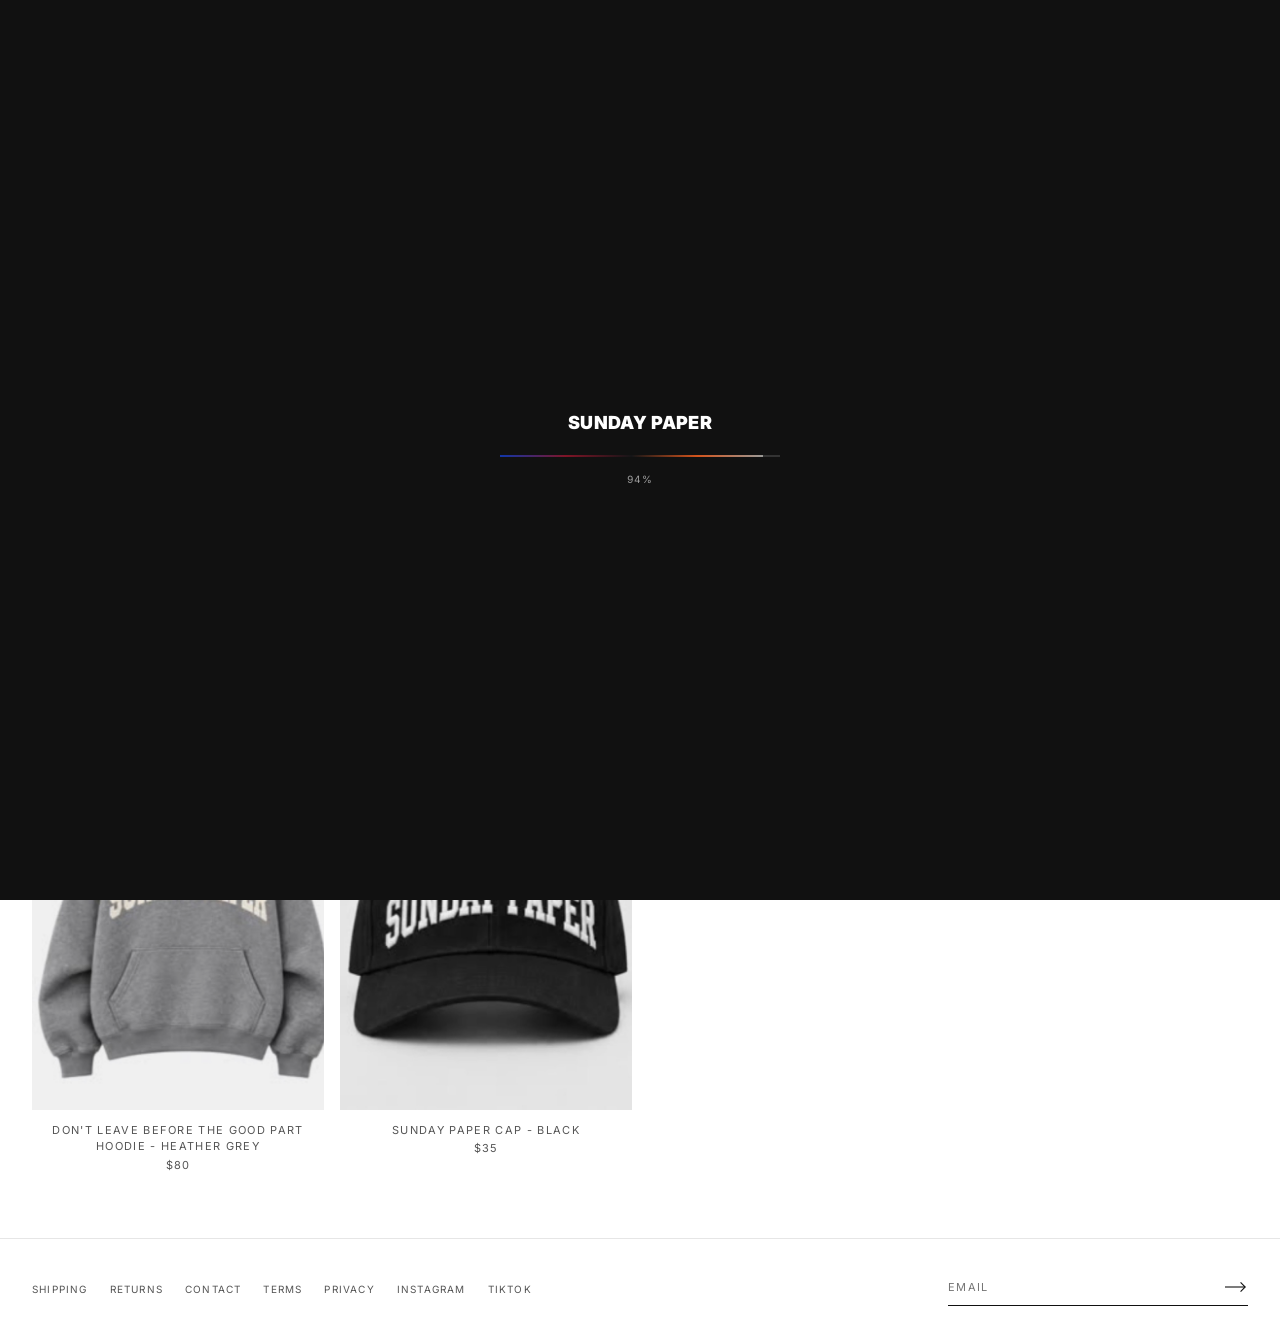
==== commit eeea6034: "Preview: loading screen, colorway gradients, recolored colorways Co-Authored-By: Claude Opus 5.5 (1M" ====
--- a/index.html
+++ b/index.html
@@ -14,13 +14,57 @@
 </head>
 <body>
 
+<!-- ============================ LOADER ============================ -->
+<!-- First visit at "/" only. Counts up while the splash photo and product shots load,
+     then the five colorways sweep up like a curtain and reveal the splash. -->
+<div class="loader" id="loader" hidden aria-hidden="true">
+  <div class="loader__inner">
+    <p class="wordmark loader__mark"><span>Sunday Paper</span></p>
+    <div class="loader__bar"><span id="loaderFill"></span></div>
+    <p class="loader__count"><span id="loaderPct">0</span></p>
+  </div>
+  <div class="loader__curtain">
+    <span style="--c:var(--royal)"></span><span style="--c:var(--burgundy)"></span><span style="--c:var(--black)"></span><span style="--c:var(--orange)"></span><span style="--c:var(--heather)"></span>
+  </div>
+</div>
+
 <!-- ============================ SPLASH ============================ -->
 <!-- Shown on first load at "/". SHOP fades it out and reveals the store underneath. -->
 <div class="splash" id="splash" hidden>
   <div class="splash__media" id="splashMedia"></div>
+  <div class="splash__wash" aria-hidden="true"></div>
+  <div class="splash__shade" aria-hidden="true"></div>
+
   <!-- Fixed-height wordmark: swap the span for <img src="assets/logo-white.svg" alt="Sunday Paper"> -->
   <p class="splash__mark wordmark" aria-label="Sunday Paper"><span>Sunday Paper</span></p>
-  <button class="splash__btn" id="splashShop" type="button">Shop</button>
+
+  <h1 class="splash__title" aria-label="Don't Leave Before The Good Part">
+    <span class="splash__line"><span>Don't leave</span></span>
+    <span class="splash__line"><span>before the</span></span>
+    <span class="splash__line"><span>good part</span></span>
+  </h1>
+
+  <button class="splash__btn" id="splashShop" type="button"><span>Shop</span></button>
+
+  <div class="splash__drop" aria-hidden="true">
+    <p>First drop — 5 colorways</p>
+    <div class="splash__chips">
+      <i style="--c:var(--royal)"></i><i style="--c:var(--burgundy)"></i><i style="--c:var(--black)"></i><i style="--c:var(--orange)"></i><i style="--c:var(--heather)"></i>
+    </div>
+  </div>
+
+  <div class="splash__ticker" aria-hidden="true">
+    <div class="splash__track">
+      <span>The content you consume matters</span><span>Spread good news</span><span>Keep going</span>
+      <span>The content you consume matters</span><span>Spread good news</span><span>Keep going</span>
+      <span>The content you consume matters</span><span>Spread good news</span><span>Keep going</span>
+      <span>The content you consume matters</span><span>Spread good news</span><span>Keep going</span>
+      <span>The content you consume matters</span><span>Spread good news</span><span>Keep going</span>
+      <span>The content you consume matters</span><span>Spread good news</span><span>Keep going</span>
+      <span>The content you consume matters</span><span>Spread good news</span><span>Keep going</span>
+      <span>The content you consume matters</span><span>Spread good news</span><span>Keep going</span>
+    </div>
+  </div>
 </div>
 
 <div class="site" id="site">
--- a/styles.css
+++ b/styles.css
@@ -122,13 +122,83 @@
 .slot.has-img .slot__cap { visibility: hidden; }
 
 /* ---------------------------------------------------------
-   Splash
-   --------------------------------------------------------- */
+   Loader + splash — the one loud moment. The colors are the
+   five first-drop colorways; the store itself stays quiet.
+   --------------------------------------------------------- */
+:root {
+  --royal: #1036aa;
+  --burgundy: #801426;
+  --black: #151517;
+  --orange: #d4541c;
+  --heather: #9a9a97;
+  --drop: linear-gradient(90deg, var(--royal), var(--burgundy), var(--black), var(--orange), var(--heather));
+  --ease-out: cubic-bezier(0.22, 1, 0.36, 1);
+}
+
+/* loader */
+.loader {
+  position: fixed; inset: 0; z-index: 60;
+  background: var(--ink);
+  color: var(--white);
+  overflow: hidden;
+}
+.loader.is-clear { background: transparent; }
+.loader.is-clear .loader__inner { visibility: hidden; }
+
+.loader__inner {
+  position: absolute; left: 50%; top: 50%;
+  transform: translate(-50%, -50%);
+  width: min(280px, 70vw);
+  text-align: center;
+}
+.loader__mark { justify-content: center; margin: 0 0 22px; width: 100%; animation: fade 600ms ease both; }
+.loader__bar {
+  height: 2px;
+  background: rgba(255, 255, 255, 0.14);
+  overflow: hidden;
+}
+.loader__bar span {
+  display: block; height: 100%;
+  width: 100%;
+  background: var(--drop);
+  transform-origin: left;
+  transform: scaleX(0);
+}
+.loader__count {
+  margin: 14px 0 0;
+  font-size: 10px;
+  letter-spacing: var(--track);
+  font-variant-numeric: tabular-nums;
+  color: rgba(255, 255, 255, 0.6);
+}
+.loader__count::after { content: "%"; }
+
+.loader__curtain { position: absolute; inset: 0; display: flex; pointer-events: none; }
+.loader__curtain span {
+  flex: 1;
+  background: var(--c);
+  transform: translateY(101%);
+}
+.loader.is-leaving .loader__curtain span { animation: curtain 1300ms var(--ease-out) both; }
+.loader.is-leaving .loader__curtain span:nth-child(2) { animation-delay: 70ms; }
+.loader.is-leaving .loader__curtain span:nth-child(3) { animation-delay: 140ms; }
+.loader.is-leaving .loader__curtain span:nth-child(4) { animation-delay: 210ms; }
+.loader.is-leaving .loader__curtain span:nth-child(5) { animation-delay: 280ms; }
+
+@keyframes curtain {
+  0%   { transform: translateY(101%); }
+  35%  { transform: translateY(0); }
+  65%  { transform: translateY(0); }
+  100% { transform: translateY(-101%); }
+}
+
+/* splash */
 .splash {
   position: fixed; inset: 0; z-index: 50;
   height: 100vh; height: 100dvh;
   background: var(--splash);
   color: var(--white);
+  overflow: hidden;
   transition: opacity var(--fade) ease;
 }
 .splash.is-leaving { opacity: 0; pointer-events: none; }
@@ -136,11 +206,30 @@
 .splash__media { position: absolute; inset: 0; }
 .splash__media .slot { position: absolute; inset: 0; aspect-ratio: auto; background: var(--splash); }
 .splash__media .slot__cap { color: rgba(255, 255, 255, 0.55); }
-.splash__media img { mix-blend-mode: normal; }
-/* flat scrim so the white type and button hold on any photo */
-.splash__media::after {
-  content: ""; position: absolute; inset: 0;
-  background: rgba(0, 0, 0, 0.18);
+.splash__media img { mix-blend-mode: normal; transform: scale(1.12); }
+.splash.is-in .splash__media img { animation: settle 9s var(--ease-out) both; }
+@keyframes settle { from { transform: scale(1.12); } to { transform: scale(1.02); } }
+
+/* colorway wash drifting over the photo */
+.splash__wash {
+  position: absolute; inset: -10%;
+  background: linear-gradient(120deg, var(--royal) 0%, var(--burgundy) 25%, var(--black) 45%, var(--orange) 70%, var(--royal) 100%);
+  background-size: 250% 250%;
+  mix-blend-mode: soft-light;
+  opacity: 0.85;
+  animation: drift 16s ease-in-out infinite alternate;
+}
+@keyframes drift {
+  from { background-position: 0% 30%; }
+  to   { background-position: 100% 70%; }
+}
+
+/* dark top, center and bottom so the white type holds on any photo */
+.splash__shade {
+  position: absolute; inset: 0;
+  background:
+    radial-gradient(ellipse 70% 45% at 50% 50%, rgba(0, 0, 0, 0.35), transparent 70%),
+    linear-gradient(180deg, rgba(0, 0, 0, 0.55) 0%, rgba(0, 0, 0, 0) 28%, rgba(0, 0, 0, 0) 58%, rgba(0, 0, 0, 0.75) 100%);
 }
 
 .splash__mark {
@@ -151,19 +240,104 @@
   color: var(--white);
 }
 
+.splash__title {
+  position: absolute; left: var(--side); right: var(--side);
+  bottom: calc(50% + 48px);
+  margin: 0;
+  text-align: center;
+  font-weight: 900;
+  font-size: clamp(36px, min(11.5vw, 10.5vh), 112px);   /* capped by height so it clears the wordmark */
+  line-height: 0.92;
+  letter-spacing: -0.02em;
+  text-transform: uppercase;
+}
+.splash__title .splash__line { display: block; overflow: hidden; padding-bottom: 0.04em; }
+.splash__title .splash__line > span { display: block; transform: translateY(110%); }
+.splash.is-in .splash__title .splash__line > span { animation: rise 900ms var(--ease-out) both; }
+.splash.is-in .splash__title .splash__line:nth-child(2) > span { animation-delay: 90ms; }
+.splash.is-in .splash__title .splash__line:nth-child(3) > span { animation-delay: 180ms; }
+@keyframes rise { from { transform: translateY(110%); } to { transform: translateY(0); } }
+
 .splash__btn {
   position: absolute; left: 50%; top: 50%;
   transform: translate(-50%, -50%);
   width: 200px; height: 56px;
-  border: 1px solid var(--white);
+  border: 0;
+  border-radius: 0;
   background: var(--white);
   color: var(--ink);
   font-size: 13px;
-  border-radius: 0;
-  transition: background-color 200ms ease, color 200ms ease;
-}
-.splash__btn:hover { background: transparent; color: var(--white); }
+  overflow: hidden;
+  opacity: 0;
+}
+.splash.is-in .splash__btn { animation: pop 700ms 350ms var(--ease-out) both; }
+@keyframes pop {
+  from { opacity: 0; transform: translate(-50%, calc(-50% + 14px)); }
+  to   { opacity: 1; transform: translate(-50%, -50%); }
+}
+/* hover: the colorway gradient sweeps in from the left */
+.splash__btn::before {
+  content: ""; position: absolute; inset: 0;
+  background: var(--drop);
+  transform: scaleX(0); transform-origin: left;
+  transition: transform 450ms var(--ease-out);
+}
+.splash__btn span { position: relative; transition: color 250ms ease; }
+.splash__btn:hover::before, .splash__btn:focus-visible::before { transform: scaleX(1); }
+.splash__btn:hover span, .splash__btn:focus-visible span { color: var(--white); }
 .splash__btn:focus-visible { outline: 1px solid var(--white); outline-offset: 4px; }
+
+.splash__drop {
+  position: absolute; left: 0; right: 0;
+  top: calc(50% + 48px);
+  text-align: center;
+  opacity: 0;
+}
+.splash.is-in .splash__drop { animation: fade 700ms 550ms ease both; }
+.splash__drop p {
+  margin: 0 0 12px;
+  font-size: 10px;
+  letter-spacing: var(--track);
+  text-transform: uppercase;
+  color: rgba(255, 255, 255, 0.85);
+}
+.splash__chips { display: flex; justify-content: center; gap: 8px; }
+.splash__chips i {
+  width: 14px; height: 14px;
+  background: var(--c);
+  box-shadow: 0 0 0 1px rgba(255, 255, 255, 0.55);
+}
+
+.splash__ticker {
+  position: absolute; left: 0; right: 0; bottom: 0;
+  padding: 11px 0 calc(11px + env(safe-area-inset-bottom));
+  background: var(--drop);
+  overflow: hidden;
+  white-space: nowrap;
+}
+.splash__track { display: inline-flex; animation: ticker 28s linear infinite; }
+.splash__track span {
+  font-size: 10px;
+  line-height: 1;
+  letter-spacing: var(--track);
+  text-transform: uppercase;
+  padding: 0 22px;
+}
+.splash__track span::after { content: "\2726"; margin-left: 44px; opacity: 0.8; }
+@keyframes ticker { to { transform: translateX(-50%); } }
+
+/* phones held sideways: less vertical room */
+@media (max-height: 520px) {
+  .splash__title { font-size: clamp(24px, 7.5vh, 56px); bottom: calc(50% + 40px); }
+  .splash__drop { display: none; }
+}
+
+@media (prefers-reduced-motion: reduce) {
+  .splash__wash, .splash__track, .splash__media img, .splash__btn, .splash__drop,
+  .splash__title .splash__line > span { animation: none !important; }
+  .splash__title .splash__line > span { transform: none; }
+  .splash__btn, .splash__drop { opacity: 1; }
+}
 
 /* ---------------------------------------------------------
    Announcement + header
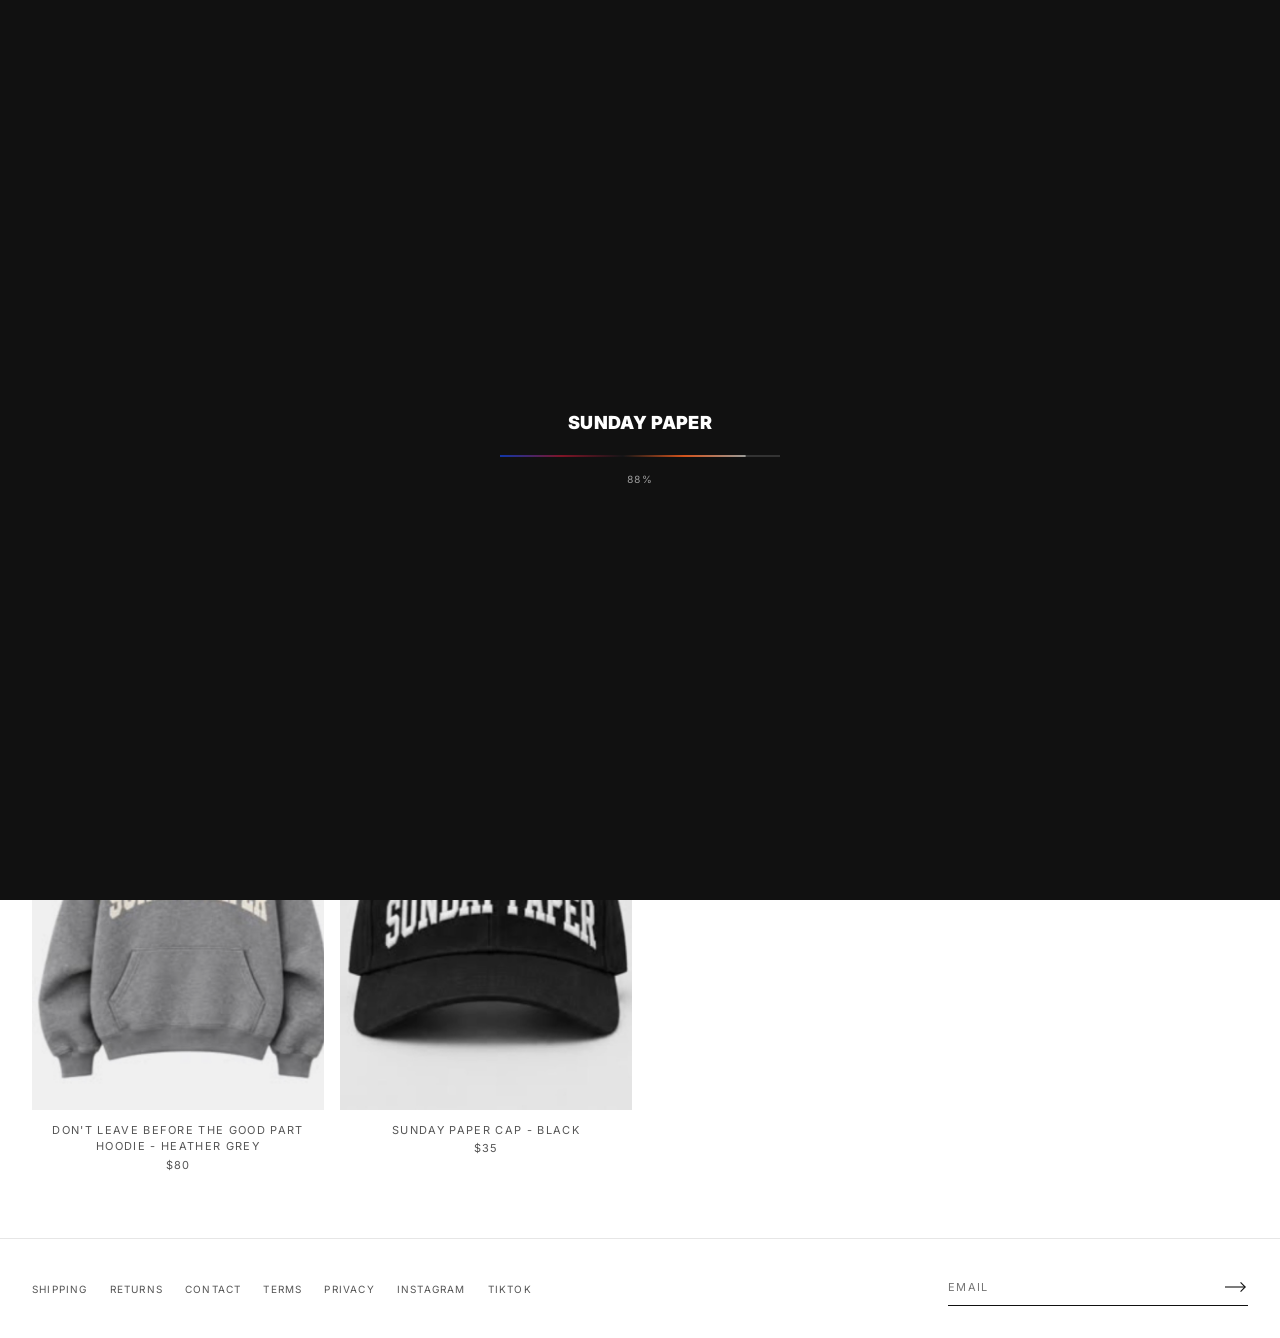
==== commit e8cbfc3b: "Preview: Shop the drop CTA, hoodie lineup Co-Authored-By: Claude Opus 5.5 (1M context) <noreply@anth" ====
--- a/index.html
+++ b/index.html
@@ -44,13 +44,21 @@
     <span class="splash__line"><span>good part</span></span>
   </h1>
 
-  <button class="splash__btn" id="splashShop" type="button"><span>Shop</span></button>
+  <button class="splash__btn" id="splashShop" type="button">
+    <span>Shop the drop</span>
+    <svg viewBox="0 0 24 12" aria-hidden="true"><line x1="0" y1="6" x2="22" y2="6"></line><polyline points="17,1 22,6 17,11"></polyline></svg>
+  </button>
 
+  <!-- the product under the button; cutouts made by tools/make_cutouts.py -->
   <div class="splash__drop" aria-hidden="true">
-    <p>First drop — 5 colorways</p>
-    <div class="splash__chips">
-      <i style="--c:var(--royal)"></i><i style="--c:var(--burgundy)"></i><i style="--c:var(--black)"></i><i style="--c:var(--orange)"></i><i style="--c:var(--heather)"></i>
+    <div class="splash__lineup">
+      <img src="assets/photos/cutouts/hoodie-royal-blue.png" alt="">
+      <img src="assets/photos/cutouts/hoodie-burgundy.png" alt="">
+      <img src="assets/photos/cutouts/hoodie-black.png" alt="">
+      <img src="assets/photos/cutouts/hoodie-orange.png" alt="">
+      <img src="assets/photos/cutouts/hoodie-heather-grey.png" alt="">
     </div>
+    <p>The Good Part Hoodie · 5 colorways + cap</p>
   </div>
 
   <div class="splash__ticker" aria-hidden="true">
--- a/styles.css
+++ b/styles.css
@@ -228,8 +228,10 @@
 .splash__shade {
   position: absolute; inset: 0;
   background:
+    /* black fade up from the bottom, solid behind the ticker */
+    linear-gradient(0deg, #000 0%, rgba(0, 0, 0, 0.92) 12%, rgba(0, 0, 0, 0.6) 28%, rgba(0, 0, 0, 0.2) 42%, rgba(0, 0, 0, 0) 52%),
     radial-gradient(ellipse 70% 45% at 50% 50%, rgba(0, 0, 0, 0.35), transparent 70%),
-    linear-gradient(180deg, rgba(0, 0, 0, 0.55) 0%, rgba(0, 0, 0, 0) 28%, rgba(0, 0, 0, 0) 58%, rgba(0, 0, 0, 0.75) 100%);
+    linear-gradient(180deg, rgba(0, 0, 0, 0.55) 0%, rgba(0, 0, 0, 0) 28%);
 }
 
 .splash__mark {
@@ -258,55 +260,106 @@
 .splash.is-in .splash__title .splash__line:nth-child(3) > span { animation-delay: 180ms; }
 @keyframes rise { from { transform: translateY(110%); } to { transform: translateY(0); } }
 
+/* the call to action: gradient fill that keeps moving, a shine that passes
+   every few seconds, and an arrow that nudges toward the store */
 .splash__btn {
   position: absolute; left: 50%; top: 50%;
   transform: translate(-50%, -50%);
-  width: 200px; height: 56px;
-  border: 0;
+  display: inline-flex; align-items: center; justify-content: center; gap: 14px;
+  width: 248px; height: 60px;
+  border: 1px solid rgba(255, 255, 255, 0.9);
   border-radius: 0;
-  background: var(--white);
-  color: var(--ink);
+  background: linear-gradient(100deg, var(--royal), var(--burgundy), var(--orange), var(--royal));
+  background-size: 300% 100%;
+  color: var(--white);
   font-size: 13px;
   overflow: hidden;
   opacity: 0;
-}
-.splash.is-in .splash__btn { animation: pop 700ms 350ms var(--ease-out) both; }
+  animation: flow 6s linear infinite;
+  transition: background-color 250ms ease, color 250ms ease;
+}
+.splash.is-in .splash__btn { animation: pop 700ms 350ms var(--ease-out) both, flow 6s linear infinite; }
 @keyframes pop {
   from { opacity: 0; transform: translate(-50%, calc(-50% + 14px)); }
   to   { opacity: 1; transform: translate(-50%, -50%); }
 }
-/* hover: the colorway gradient sweeps in from the left */
+@keyframes flow { to { background-position: 300% 0; } }
+
+/* white wipes in on hover, ink text */
 .splash__btn::before {
   content: ""; position: absolute; inset: 0;
-  background: var(--drop);
+  background: var(--white);
   transform: scaleX(0); transform-origin: left;
   transition: transform 450ms var(--ease-out);
 }
-.splash__btn span { position: relative; transition: color 250ms ease; }
+/* shine */
+.splash__btn::after {
+  content: ""; position: absolute; top: 0; bottom: 0; left: 0;
+  width: 40%;
+  background: linear-gradient(100deg, transparent, rgba(255, 255, 255, 0.45), transparent);
+  transform: translateX(-120%) skewX(-18deg);
+  animation: shine 3.6s 1.6s ease-in-out infinite;
+}
+@keyframes shine {
+  0%   { transform: translateX(-120%) skewX(-18deg); }
+  35%  { transform: translateX(320%) skewX(-18deg); }
+  100% { transform: translateX(320%) skewX(-18deg); }
+}
+.splash__btn span, .splash__btn svg { position: relative; z-index: 1; transition: color 250ms ease; }
+.splash__btn svg {
+  width: 22px; height: 12px;
+  fill: none; stroke: currentColor; stroke-width: 1.4;
+  animation: nudge 1.8s 1.6s ease-in-out infinite;
+}
+@keyframes nudge {
+  0%, 60%, 100% { transform: translateX(0); }
+  30%           { transform: translateX(5px); }
+}
 .splash__btn:hover::before, .splash__btn:focus-visible::before { transform: scaleX(1); }
-.splash__btn:hover span, .splash__btn:focus-visible span { color: var(--white); }
+.splash__btn:hover, .splash__btn:focus-visible { color: var(--ink); }
 .splash__btn:focus-visible { outline: 1px solid var(--white); outline-offset: 4px; }
 
+/* the product itself, right under the button */
 .splash__drop {
   position: absolute; left: 0; right: 0;
-  top: calc(50% + 48px);
+  top: calc(50% + 50px);
   text-align: center;
+}
+.splash__lineup {
+  display: flex; justify-content: center; align-items: flex-end;
+  padding: 0 var(--side);
+}
+.splash__lineup img {
+  width: clamp(64px, 17vw, 124px);
+  height: auto;
+  margin: 0 calc(clamp(64px, 17vw, 124px) * -0.1);
+  filter: drop-shadow(0 10px 14px rgba(0, 0, 0, 0.45));
   opacity: 0;
-}
-.splash.is-in .splash__drop { animation: fade 700ms 550ms ease both; }
+  transform: translateY(24px);
+}
+.splash.is-in .splash__lineup img { animation: arrive 800ms var(--ease-out) both, bob 4.5s ease-in-out infinite; }
+.splash.is-in .splash__lineup img:nth-child(1) { animation-delay: 500ms, 1.3s; }
+.splash.is-in .splash__lineup img:nth-child(2) { animation-delay: 570ms, 1.9s; }
+.splash.is-in .splash__lineup img:nth-child(3) { animation-delay: 640ms, 1.5s; }
+.splash.is-in .splash__lineup img:nth-child(4) { animation-delay: 710ms, 2.1s; }
+.splash.is-in .splash__lineup img:nth-child(5) { animation-delay: 780ms, 1.7s; }
+@keyframes arrive {
+  from { opacity: 0; transform: translateY(24px); }
+  to   { opacity: 1; transform: translateY(0); }
+}
+@keyframes bob {
+  0%, 100% { transform: translateY(0); }
+  50%      { transform: translateY(-5px); }
+}
 .splash__drop p {
-  margin: 0 0 12px;
+  margin: 14px 0 0;
   font-size: 10px;
   letter-spacing: var(--track);
   text-transform: uppercase;
   color: rgba(255, 255, 255, 0.85);
-}
-.splash__chips { display: flex; justify-content: center; gap: 8px; }
-.splash__chips i {
-  width: 14px; height: 14px;
-  background: var(--c);
-  box-shadow: 0 0 0 1px rgba(255, 255, 255, 0.55);
-}
+  opacity: 0;
+}
+.splash.is-in .splash__drop p { animation: fade 700ms 900ms ease both; }
 
 .splash__ticker {
   position: absolute; left: 0; right: 0; bottom: 0;
@@ -333,10 +386,11 @@
 }
 
 @media (prefers-reduced-motion: reduce) {
-  .splash__wash, .splash__track, .splash__media img, .splash__btn, .splash__drop,
-  .splash__title .splash__line > span { animation: none !important; }
-  .splash__title .splash__line > span { transform: none; }
-  .splash__btn, .splash__drop { opacity: 1; }
+  .splash__wash, .splash__track, .splash__media img, .splash__btn, .splash__btn svg,
+  .splash__lineup img, .splash__drop p, .splash__title .splash__line > span { animation: none !important; }
+  .splash__btn::after { display: none; }
+  .splash__title .splash__line > span, .splash__lineup img { transform: none; }
+  .splash__btn, .splash__lineup img, .splash__drop p { opacity: 1; }
 }
 
 /* ---------------------------------------------------------
